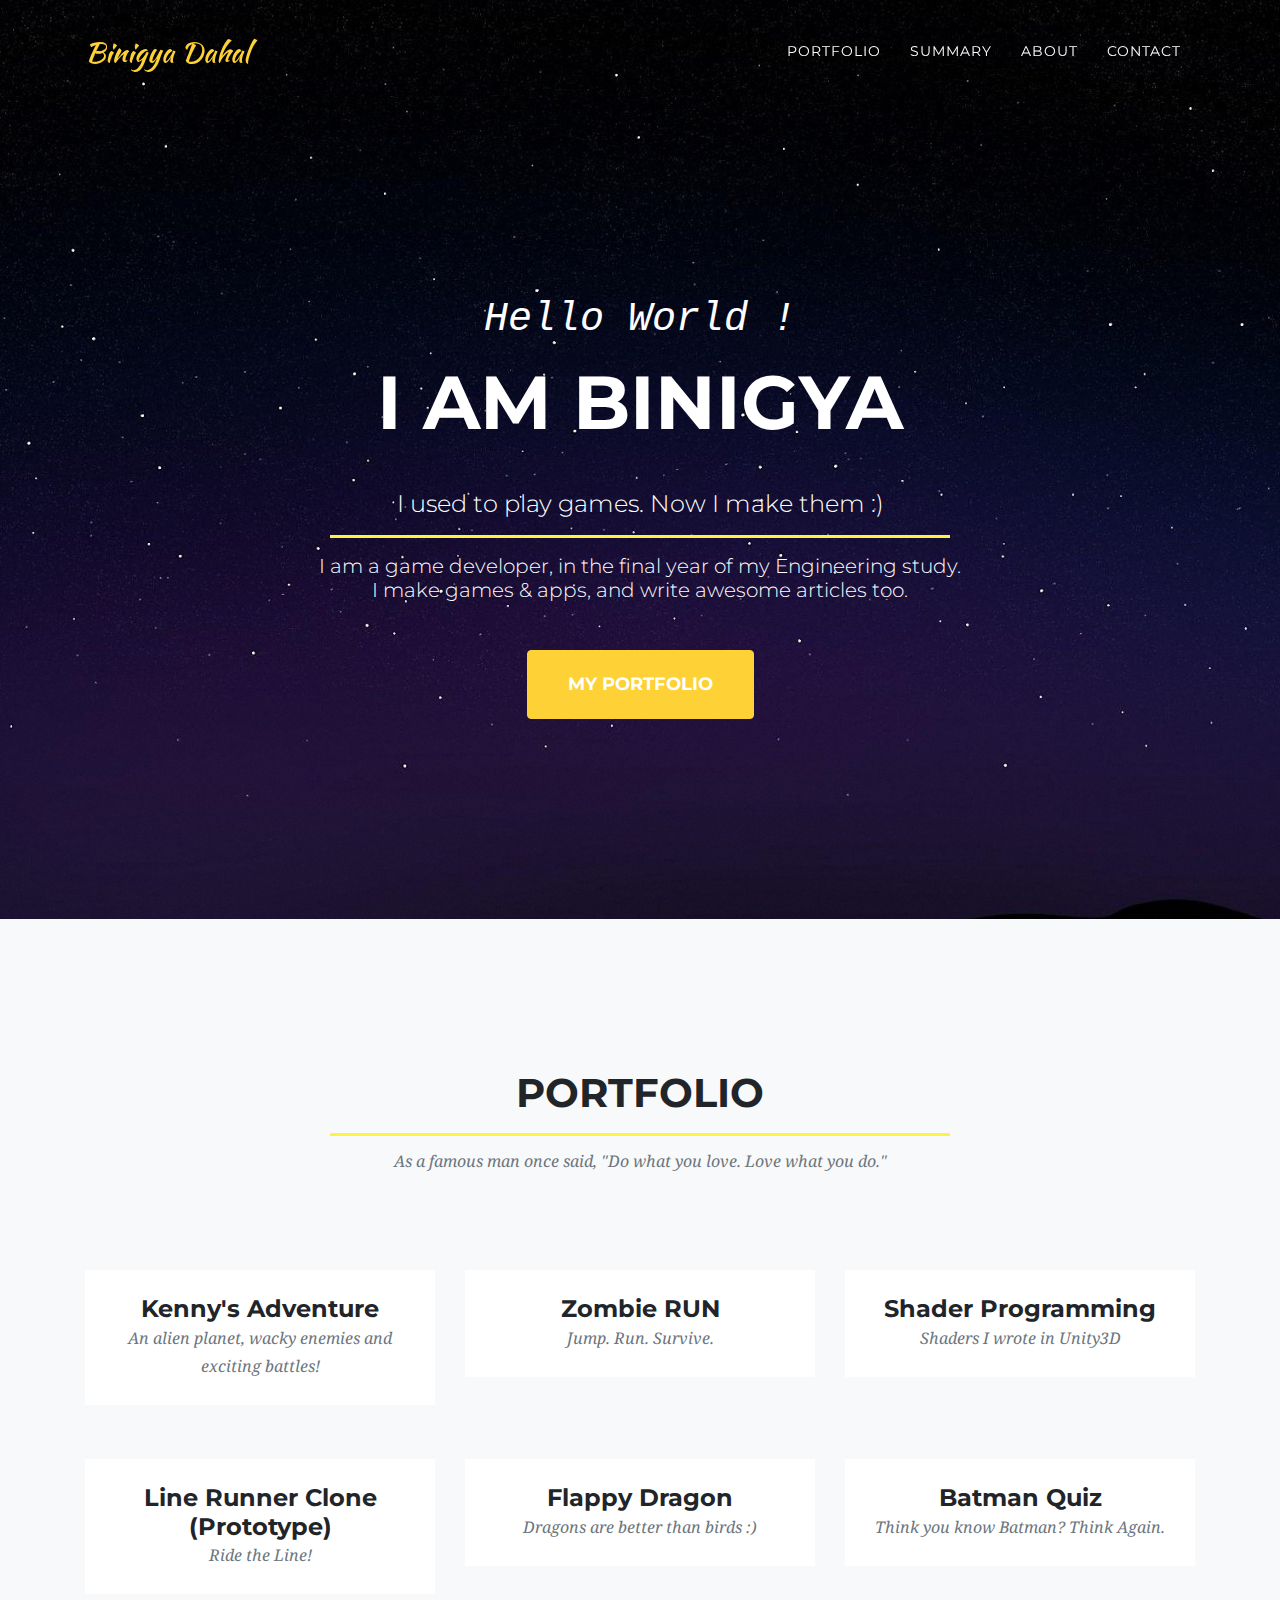
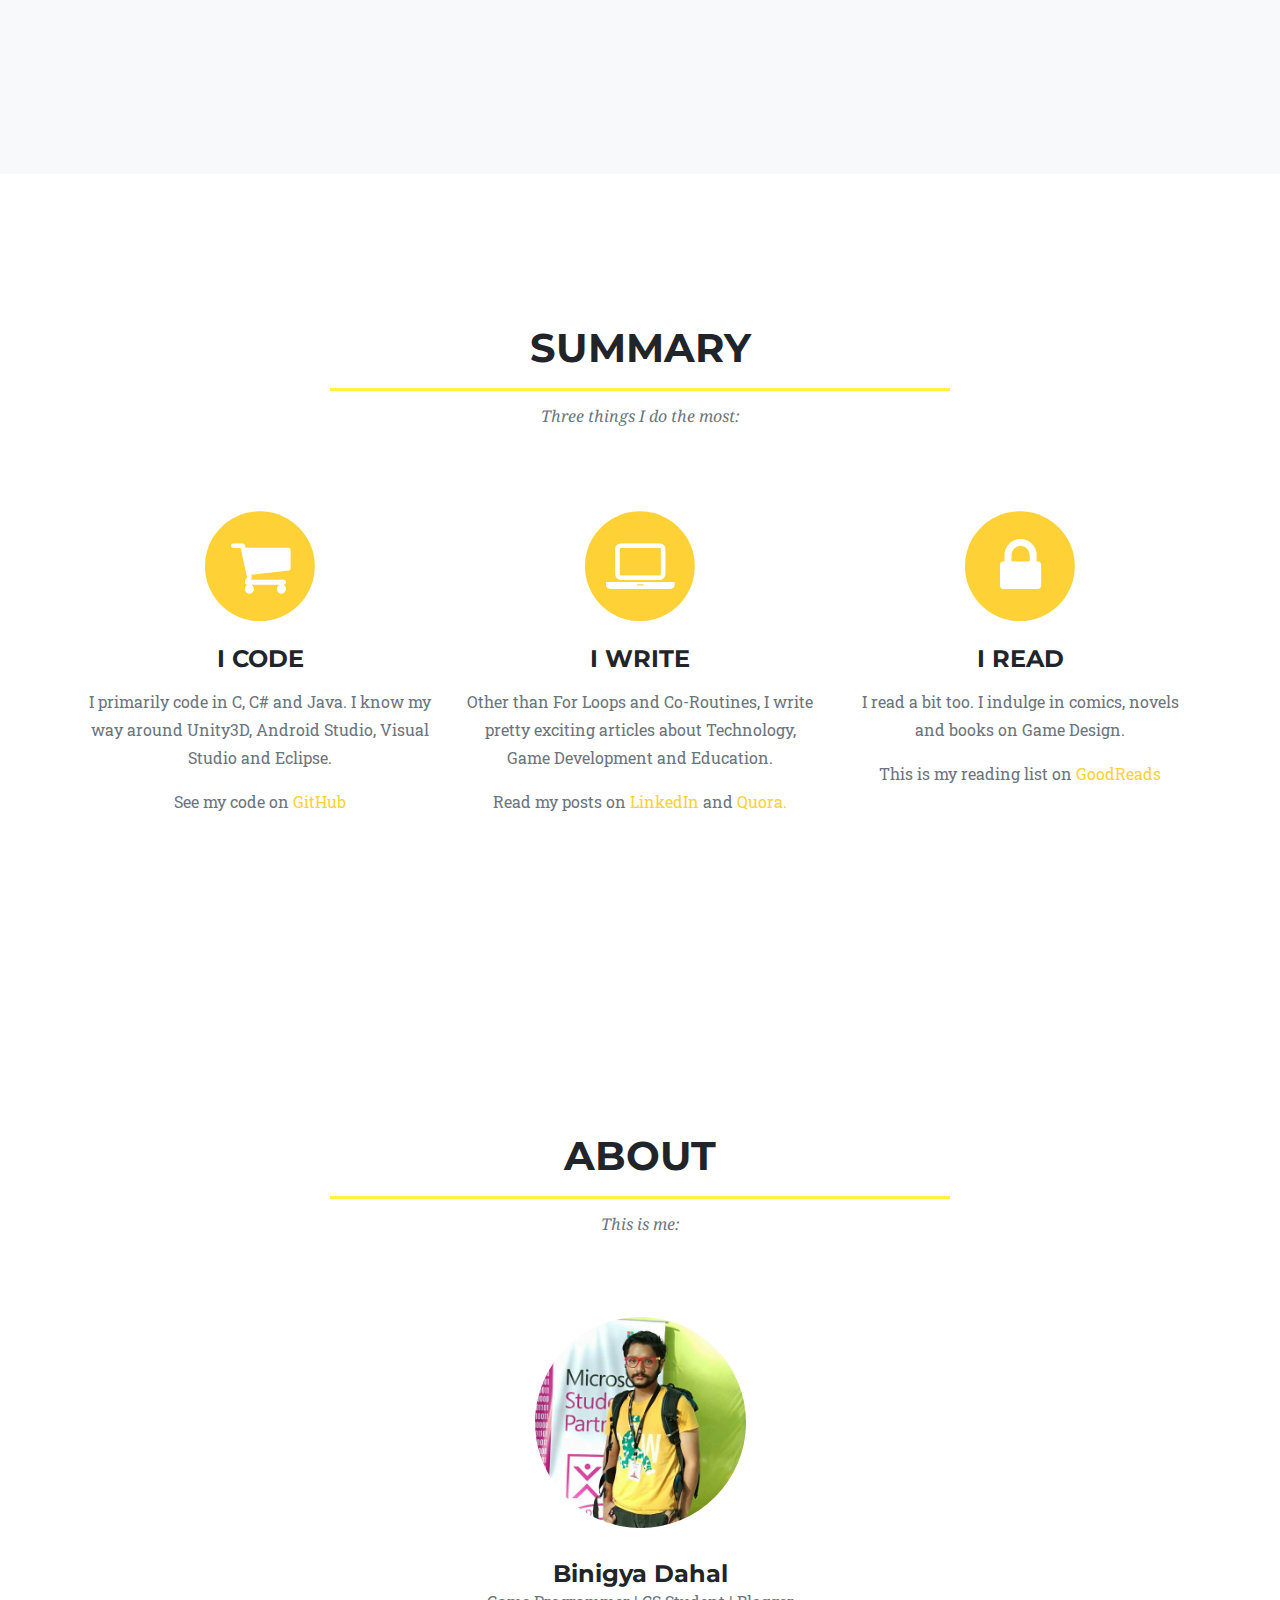
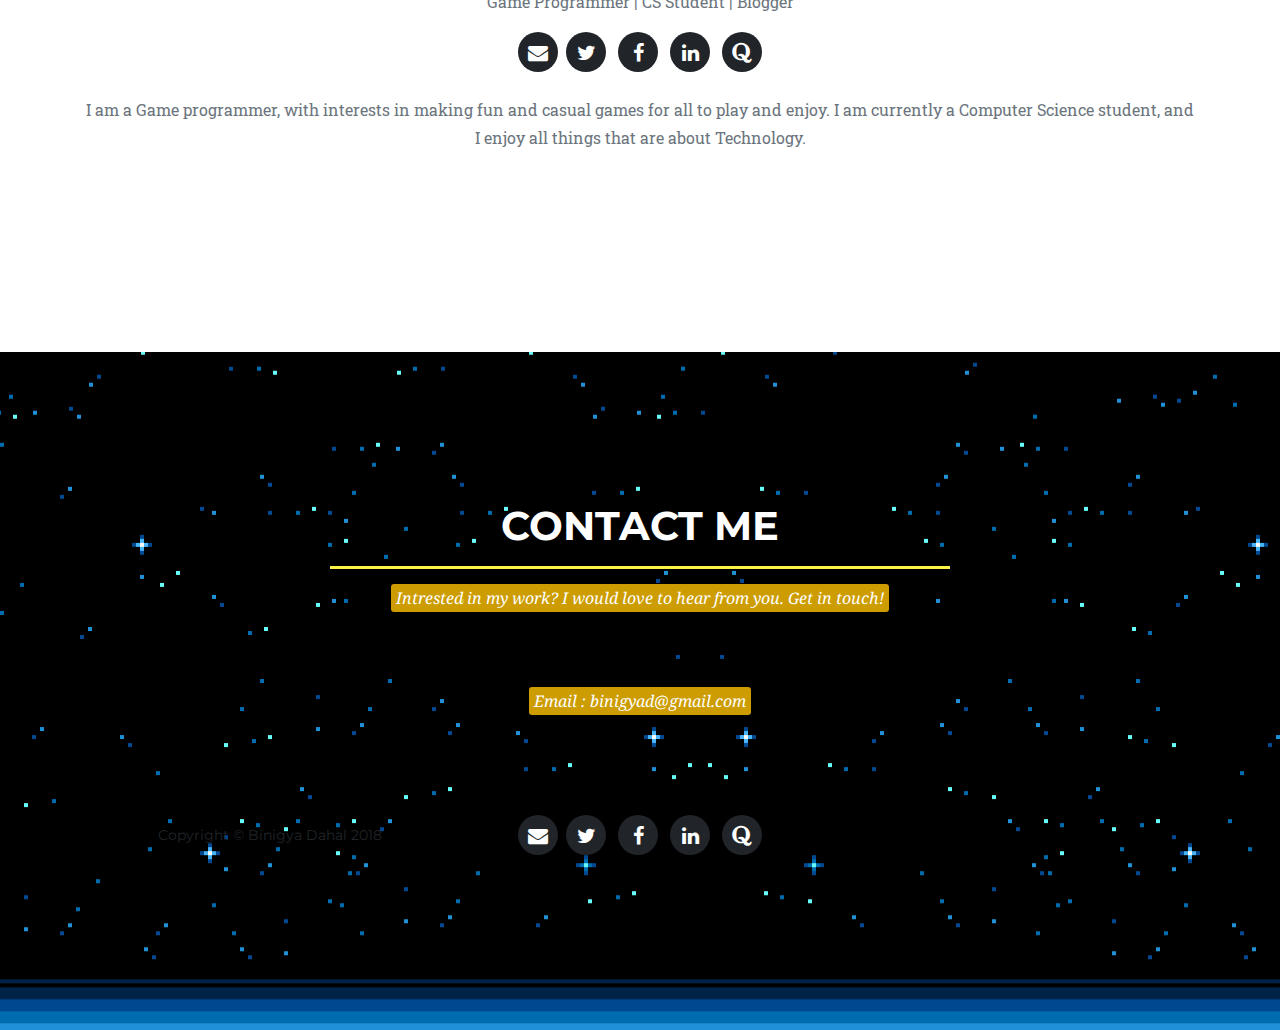
==== index.html @ 6f9cf048 "Update index.html" ====
<!DOCTYPE html>
<html lang="en">

  <head>

    <meta charset="utf-8">
    <meta name="viewport" content="width=device-width, initial-scale=1, shrink-to-fit=no">
    <meta name="description" content="">
    <meta name="author" content="">

    <title>Binigya Dahal</title>
	
	<style>
	
	.hr {
    max-width: 620px;
    border-color: #fff247;
    border-width: 3px;
	}
	.redtext
	{
		
		color: #f05f40;
	}
	
	.highlight
	{
	
	color:white;
	background: rgba(255, 195, 0, 0.8);
    padding: 3px 5px;
    margin: -3px -5px;
    line-height: 1.7;
    border-radius: 3px;
    
	
	}
	
	
	.transbg
	{
		background: rgba(237, 244, 245, 0.8);
	}
	
	</style>

    <!-- Bootstrap core CSS -->
    <link href="vendor/bootstrap/css/bootstrap.min.css" rel="stylesheet">

    <!-- Custom fonts for this template -->
    <link href="vendor/font-awesome/css/font-awesome.min.css" rel="stylesheet" type="text/css">
    <link href="https://fonts.googleapis.com/css?family=Montserrat:400,700" rel="stylesheet" type="text/css">
    <link href='https://fonts.googleapis.com/css?family=Kaushan+Script' rel='stylesheet' type='text/css'>
    <link href='https://fonts.googleapis.com/css?family=Droid+Serif:400,700,400italic,700italic' rel='stylesheet' type='text/css'>
    <link href='https://fonts.googleapis.com/css?family=Roboto+Slab:400,100,300,700' rel='stylesheet' type='text/css'>

    <!-- Custom styles for this template -->
    <link href="css/agency.min.css" rel="stylesheet">

  </head>

  <body id="page-top">

    <!-- Navigation -->
    <nav class="navbar navbar-expand-lg navbar-dark fixed-top" id="mainNav">
      <div class="container">
        <a class="navbar-brand js-scroll-trigger" href="#page-top">Binigya Dahal</a>
        <button class="navbar-toggler navbar-toggler-right" type="button" data-toggle="collapse" data-target="#navbarResponsive" aria-controls="navbarResponsive" aria-expanded="false" aria-label="Toggle navigation">
          Menu
          <i class="fa fa-bars"></i>
        </button>
        <div class="collapse navbar-collapse" id="navbarResponsive">
          <ul class="navbar-nav text-uppercase ml-auto">
            <li class="nav-item">
              <a class="nav-link js-scroll-trigger" href="#portfolio">Portfolio</a>
            </li>
            <li class="nav-item">
              <a class="nav-link js-scroll-trigger" href="#summary">Summary</a>
            </li>
            <li class="nav-item">
              <a class="nav-link js-scroll-trigger" href="#about">About</a>
            </li>
            
            <li class="nav-item">
              <a class="nav-link js-scroll-trigger" href="#contact">Contact</a>
            </li>
          </ul>
        </div>
      </div>
    </nav>

    <!-- Header -->
    <header class="masthead">
      <div class="container">
        <div class="intro-text">
          <div class="intro-lead-in" style="font-family:monospace;" >Hello World !</div>
          
		  <div class="intro-heading text-uppercase">I AM BINIGYA</div>
		        
				
				<h4 class="font-weight-light mb-0">I used to play games. Now I make them :)</h2>
				<hr class="hr">
				<h5 class="font-weight-light mb-0">I am a game developer, in the final year of my Engineering study.</h5>
				<h5 class="font-weight-light mb-0"> I make games & apps, and write awesome articles too.</h5>
					<br><br>
          <a class="btn btn-primary btn-xl text-uppercase js-scroll-trigger" href="#portfolio">My Portfolio</a>
        </div>
      </div>
    </header>
	
	<!-- Portfolio Grid -->
    <section class="bg-light" id="portfolio">
      <div class="container">
        <div class="row">
          <div class="col-lg-12 text-center">
            <h2 class="section-heading text-uppercase">Portfolio</h2>
            <hr class="hr">
			<h3 class="section-subheading text-muted">As a famous man once said, "Do what you love. Love what you do."</h3>
          
		  </div>
        </div>
        <div class="row">
          <div class="col-md-4 col-sm-6 portfolio-item">
            <a class="portfolio-link" data-toggle="modal" href="#portfolioModal1">
              <div class="portfolio-hover">
                <div class="portfolio-hover-content">
                  <i class="fa fa-plus fa-3x"></i>
                </div>
              </div>
              <img class="img-fluid" src="gamescreen/kenny.png" alt="">
            </a>
            <div class="portfolio-caption">
              <h4>Kenny's Adventure</h4>
              <p class="text-muted">An alien planet, wacky enemies and exciting battles! </p>
            </div>
          </div>
          <div class="col-md-4 col-sm-6 portfolio-item">
            <a class="portfolio-link" data-toggle="modal" href="#portfolioModal2">
              <div class="portfolio-hover">
                <div class="portfolio-hover-content">
                  <i class="fa fa-plus fa-3x"></i>
                </div>
              </div>
              <img class="img-fluid" src="gamescreen/zombie.png" alt="">
            </a>
            <div class="portfolio-caption">
              <h4>Zombie RUN</h4>
              <p class="text-muted">Jump. Run. Survive.</p>
            </div>
          </div>
          <div class="col-md-4 col-sm-6 portfolio-item">
            <a class="portfolio-link" data-toggle="modal" href="#portfolioModal3">
              <div class="portfolio-hover">
                <div class="portfolio-hover-content">
                  <i class="fa fa-plus fa-3x"></i>
                </div>
              </div>
              <img class="img-fluid" src="gamescreen/shader.png" alt="">
            </a>
            <div class="portfolio-caption">
              <h4>Shader Programming</h4>
              <p class="text-muted">Shaders I wrote in Unity3D</p>
            </div>
          </div>
          <div class="col-md-4 col-sm-6 portfolio-item">
            <a class="portfolio-link" data-toggle="modal" href="#portfolioModal4">
              <div class="portfolio-hover">
                <div class="portfolio-hover-content">
                  <i class="fa fa-plus fa-3x"></i>
                </div>
              </div>
              <img class="img-fluid" src="gamescreen/line.png" alt="">
            </a>
            <div class="portfolio-caption">
              <h4>Line Runner Clone (Prototype)</h4>
              <p class="text-muted">Ride the Line!</p>
            </div>
          </div>
          <div class="col-md-4 col-sm-6 portfolio-item">
            <a class="portfolio-link" data-toggle="modal" href="#portfolioModal5">
              <div class="portfolio-hover">
                <div class="portfolio-hover-content">
                  <i class="fa fa-plus fa-3x"></i>
                </div>
              </div>
              <img class="img-fluid" src="gamescreen/flappy.png" alt="">
            </a>
            <div class="portfolio-caption">
              <h4>Flappy Dragon</h4>
              <p class="text-muted">Dragons are better than birds :)</p>
            </div>
          </div>
          <div class="col-md-4 col-sm-6 portfolio-item">
            <a class="portfolio-link" data-toggle="modal" href="#portfolioModal6">
              <div class="portfolio-hover">
                <div class="portfolio-hover-content">
                  <i class="fa fa-plus fa-3x"></i>
                </div>
              </div>
              <img class="img-fluid" src="gamescreen/bats.png" alt="">
            </a>
            <div class="portfolio-caption">
              <h4>Batman Quiz</h4>
              <p class="text-muted">Think you know Batman? Think Again.</p>
            </div>
          </div>
        </div>
      </div>
    </section>


    <!-- summary -->
    <section id="summary">
      <div class="container">
        <div class="row">
          <div class="col-lg-12 text-center">
            <h2 class="section-heading text-uppercase">summary</h2>
			<hr class="hr">
            <h3 class="section-subheading text-muted">Three things I do the most:</h3>
          </div>
        </div>
        <div class="row text-center">
          <div class="col-md-4">
            <span class="fa-stack fa-4x">
              <i class="fa fa-circle fa-stack-2x text-primary"></i>
              <i class="fa fa-shopping-cart fa-stack-1x fa-inverse"></i>
            </span>
            <h4 class="service-heading">I CODE</h4>
            <p class="text-muted">I primarily code in C, C# and Java. I know my way around Unity3D, Android Studio, Visual Studio and Eclipse.</p>
			<p class="text-muted">See my code on <a href="#">GitHub</a></p>
          </div>
          <div class="col-md-4">
            <span class="fa-stack fa-4x">
              <i class="fa fa-circle fa-stack-2x text-primary"></i>
              <i class="fa fa-laptop fa-stack-1x fa-inverse"></i>
            </span>
            <h4 class="service-heading">I WRITE</h4>
            <p class="text-muted">Other than For Loops and Co-Routines, I write pretty exciting articles about Technology, Game Development and Education. </p>
			<p class="text-muted">Read my posts on <a target="#" href="https://www.linkedin.com/in/binigya-dahal-098798144/detail/recent-activity/posts/?lipi=urn%3Ali%3Apage%3Ad_flagship3_profile_view_base%3BFPVMb%2BfOQf6d0JRg5WZemg%3D%3D&licu=urn%3Ali%3Acontrol%3Ad_flagship3_profile_view_base-recent_activity_posts_all">LinkedIn</a> and <a target="#" href="https://www.quora.com/profile/Binigya-Dahal">Quora.</a></p>
		  </div>
          <div class="col-md-4">
            <span class="fa-stack fa-4x">
              <i class="fa fa-circle fa-stack-2x text-primary"></i>
              <i class="fa fa-lock fa-stack-1x fa-inverse"></i>
            </span>
            <h4 class="service-heading">I READ</h4>
            <p class="text-muted">I read a bit too. I indulge in comics, novels and books on Game Design.</p>
			<p class="text-muted">This is my reading list on <a target="#" href="https://www.goodreads.com/review/list/78376260">GoodReads</a></p>
          </div>
        </div>
      </div>
    </section>

    
    <!-- About -->
    <section id="about">
      <div class="container">
        <div class="row">
          <div class="col-lg-12 text-center">
            <h2 class="section-heading text-uppercase">About</h2>
			<hr class="hr">
            <h3 class="section-subheading text-muted">This is me:</h3>
             
            <div class="team-member">
              <img class="mx-auto rounded-circle" src="pic.jpg" alt="">
              <h4>Binigya Dahal</h4>
              <p class="text-muted">Game Programmer | CS Student | Blogger</p>
              <ul class="list-inline social-buttons">
                <li class="list-inline-item">
                  <a href="mailto:binigyad@gmail.com" target="_blank">
                    <i class="fa fa-envelope"></i>
                  </a>
				<li class="list-inline-item">
                  <a href="https://twitter.com/dbinigya" target="_blank">
                    <i class="fa fa-twitter"></i>
                  </a>
                </li>
                <li class="list-inline-item">
                  <a href="https://www.facebook.com/binigya.dahal" target="_blank">
                    <i class="fa fa-facebook"></i>
                  </a>
                </li>
                <li class="list-inline-item">
                  <a href="https://www.linkedin.com/in/binigya-dahal-098798144/" target="_blank">
                    <i class="fa fa-linkedin"></i>
                  </a>
                </li>
				<li class="list-inline-item">
                  <a href="https://www.quora.com/profile/Binigya-Dahal" target="_blank">
                    <i class="fa fa-quora"></i>
                  </a>
                </li>
              </ul>
			  <br>
		<p class="text-muted">I am a Game programmer, with interests in making fun and casual games for all to play and enjoy. I am currently a Computer Science student, and I enjoy all things that are about Technology.</p>
            </div>
          
          </div>
        </div>
      </div>
    </section>

     <!-- Contact -->
    <section id="contact">
      <div class="container">
        <div class="row">
          <div class="col-lg-12 text-center">
            <h2 class="section-heading text-uppercase">Contact Me</h2>
			<hr class="hr">
            <h3 class="section-subheading text-muted" ><span class="highlight">Intrested in my work? I would love to hear from you. Get in touch!</span></h3>
			<h3 class="section-subheading text-muted" ><span class="highlight">Email : binigyad@gmail.com</span></h3>
          </div>
        </div>
		<!-- Footer -->
    <footer>
      <div class="container">
        <div class="row">
          <div class="col-md-4">
            <span class="copyright">Copyright &copy; Binigya Dahal 2018</span>
          </div>
          <div class="col-md-4">
            <ul class="list-inline social-buttons">
              <li class="list-inline-item">
                  <a href="mailto:binigyad@gmail.com" target="_blank">
                    <i class="fa fa-envelope"></i>
                  </a>
				<li class="list-inline-item">
                  <a href="https://twitter.com/dbinigya" target="_blank">
                    <i class="fa fa-twitter"></i>
                  </a>
                </li>
                <li class="list-inline-item">
                  <a href="https://www.facebook.com/binigya.dahal" target="_blank">
                    <i class="fa fa-facebook"></i>
                  </a>
                </li>
                <li class="list-inline-item">
                  <a href="https://www.linkedin.com/in/binigya-dahal-098798144/" target="_blank">
                    <i class="fa fa-linkedin"></i>
                  </a>
                </li>
				<li class="list-inline-item">
                  <a href="https://www.quora.com/profile/Binigya-Dahal" target="_blank">
                    <i class="fa fa-quora"></i>
                  </a>
                </li>
            </ul>
          </div>
        </div>
      </div>
    </footer>

   
        
    </section>

     <!-- Portfolio Modals -->

    <!-- Modal 1 -->
    <div class="portfolio-modal modal fade" id="portfolioModal1" tabindex="-1" role="dialog" aria-hidden="true">
      <div class="modal-dialog">
        <div class="modal-content">
          <div class="close-modal" data-dismiss="modal">
            <div class="lr">
              <div class="rl"></div>
            </div>
          </div>
          <div class="container">
            <div class="row">
              <div class="col-lg-8 mx-auto">
                <div class="modal-body">
                  <!-- Project Details Go Here -->
                  <h3 class="text-uppercase">Kenny's Adventure</h3>
                  <p class="item-intro text-muted">A 2D adventure platformer, with multiple enemies, 5 levels and boss battle.</p>
                  <img class="img-fluid d-block mx-auto" src="gamescreen/kenny.png" alt="">
                  <p>Kenny's Adventure is a 2D platformer game inspired by Mario, with multiple enemeies and different environments.</p>
				  <h2>Features:</h2>
                  <ul class="list-inline">
                    <li> &#9830; Multiple Levels and Multiple Enemies</li>
                    <li> &#9830; Checkpoints and Scoring System</li>
                    <li> &#9830; Boss battle and different obstacles</li>
					<li> &#9830; Available on Mobile, Web and PC.</li>
                  </ul>
				  
				  <p>NOTE: Please play this game in browser with <b>WebGL, like FireFox</b></p>
				  
					<a href="https://github.com/gamer-dev/Kennys_Adventure" target="#">
					<button class="btn btn-info"  type="button">
                    <i class="fa fa-github"></i>
                    SOURCE CODE
					</button>
					</a>
					
					<a href="http://kennygame.ga" target="_blank">
					<button class="btn btn-success" type="button">
                    <i class="fa fa-gamepad"></i>
                    PLAY NOW !</button>
					</a>
				<br><br>
					 <button class="btn btn-danger" data-dismiss="modal" type="button">
                    <i class="fa fa-times"></i>
                    Close Project</button>
                </div>
              </div>
            </div>
          </div>
        </div>
      </div>
    </div>

    <!-- Modal 2 -->
    <div class="portfolio-modal modal fade" id="portfolioModal2" tabindex="-1" role="dialog" aria-hidden="true">
      <div class="modal-dialog">
        <div class="modal-content">
          <div class="close-modal" data-dismiss="modal">
            <div class="lr">
              <div class="rl"></div>
            </div>
          </div>
          <div class="container">
            <div class="row">
              <div class="col-lg-8 mx-auto">
                <div class="modal-body">
                  <!-- Project Details Go Here -->
                  <h3 class="text-uppercase">Zombie RUN</h3>
                  <p class="item-intro text-muted">An Endless 2D Runner, full of Zombies and stuff!</p>
                  <img class="img-fluid d-block mx-auto" src="gamescreen/zombie.png" alt="">
                  <p>Zombie Run is an endless runner with a fast-paced environment where you have to escape! </p>
				  <h2>Features:</h2>
                  <ul class="list-inline">
                    <li> &#9830; Implementation of Robust Object Pooling</li>
                    <li> &#9830; High Score saving using PlayerPrefs</li>
                    <li> &#9830; Simple 2D Procedural Graphics generation</li>
					<li> &#9830; Minimalistic Dialouge System</li>
                  </ul>
				  
				  <p>NOTE: Please play this game in browser with <b>WebGL, like FireFox</b></p>
				  
					<a href="https://github.com/gamer-dev/The-Zombie-RUN" target="#">
					<button class="btn btn-info" type="button">
                    <i class="fa fa-github"></i>
                    SOURCE CODE</button>
					</a>
					
					<a href="ZombieRun/index.html" target="#">
					<button class="btn btn-success" type="button" onclick="location.href = 'ZombieRun/index.html';">
                    <i class="fa fa-gamepad"></i>
					
                    PLAY NOW !</button>
					</a>
					
				<br><br>
					 <button class="btn btn-danger" data-dismiss="modal" type="button">
                    <i class="fa fa-times"></i>
                    Close Project</button>
                </div>
              </div>
            </div>
          </div>
        </div>
      </div>
    </div>

    <!-- Modal 3 -->
    <div class="portfolio-modal modal fade" id="portfolioModal3" tabindex="-1" role="dialog" aria-hidden="true">
      <div class="modal-dialog">
        <div class="modal-content">
          <div class="close-modal" data-dismiss="modal">
            <div class="lr">
              <div class="rl"></div>
            </div>
          </div>
          <div class="container">
            <div class="row">
              <div class="col-lg-8 mx-auto">
                <div class="modal-body">
                  <!-- Project Details Go Here -->
                  <h3 class="text-uppercase">Shaders in Unity</h3>
                  <p class="item-intro text-muted">A variety of shaders written in High Level Shader Language.</p>
                  <img class="img-fluid d-block mx-auto" src="gamescreen/shader.png" alt="">
                  <p>Shader scripts for some cool graphical effects, like Holograms, Rim Shading and much more!</p>
				  <h2>Features:</h2>
                  <ul class="list-inline">
                    <li> &#9830; Hologram Shader</li>
                    <li> &#9830; Toon Shader using custom Lighting model</li>
                    <li> &#9830; Rim Lighting effect</li>
					<li> &#9830; ..And more !</li>
                  </ul>
				  
					<a href="https://github.com/gamer-dev/Shaders-in-Unity3D" target="">
					<button class="btn btn-info" type="button">
                    <i class="fa fa-github"></i>
                    SOURCE CODE</button>
					</a>
					
					 <button class="btn btn-danger" data-dismiss="modal" type="button">
                    <i class="fa fa-times"></i>
                    Close Project</button>
                </div>
              </div>
            </div>
          </div>
        </div>
      </div>
    </div>

    <!-- Modal 4 -->
    <div class="portfolio-modal modal fade" id="portfolioModal4" tabindex="-1" role="dialog" aria-hidden="true">
      <div class="modal-dialog">
        <div class="modal-content">
          <div class="close-modal" data-dismiss="modal">
            <div class="lr">
              <div class="rl"></div>
            </div>
          </div>
          <div class="container">
            <div class="row">
              <div class="col-lg-8 mx-auto">
                <div class="modal-body">
                  <!-- Project Details Go Here -->
                  <h3 class="text-uppercase">Line Runner CLONE -- Prototype</h3>
                  <p class="item-intro text-muted">My Take on the famous Line Runner game.</p>
                  <img class="img-fluid d-block mx-auto" src="gamescreen/line.png" alt="">
                  <p>My Implementation of a simple Line Runner, with different lines and Camera movement.</p>
				  <h2>Features:</h2>
                  <ul class="list-inline">
                    <li> &#9830; Camera manipulation using Input Keys</li>
                    <li> &#9830; Implementation of Simple 2D physics for different Lines</li>
                    <li> &#9830; Minimalistic UI</li>
                  </ul>
				  
				  <p>NOTE: Please play this game in browser with <b>WebGL, like FireFox</b></p>
				  
					<a href="https://github.com/gamer-dev/Line-Rider-Clone" target="_blank">
					<button class="btn btn-info" type="button">
                    <i class="fa fa-github"></i>
                    SOURCE CODE</button>
					</a>
					
					<a href="LineRider/index.html" target="_blank">
					<button class="btn btn-success" type="button">
                    <i class="fa fa-gamepad"></i>
                    PLAY NOW !</button>
					</a>
					
				<br><br>
					 <button class="btn btn-danger" data-dismiss="modal" type="button">
                    <i class="fa fa-times"></i>
                    Close Project</button>
                </div>
              </div>
            </div>
          </div>
        </div>
      </div>
    </div>

    <!-- Modal 5 -->
    <div class="portfolio-modal modal fade" id="portfolioModal5" tabindex="-1" role="dialog" aria-hidden="true">
      <div class="modal-dialog">
        <div class="modal-content">
          <div class="close-modal" data-dismiss="modal">
            <div class="lr">
              <div class="rl"></div>
            </div>
          </div>
          <div class="container">
            <div class="row">
              <div class="col-lg-8 mx-auto">
                <div class="modal-body">
                  <!-- Project Details Go Here -->
                  <h2 class="text-uppercase">Flappy Dragon</h2>
                  <p class="item-intro text-muted">Flap your way as an awesome Dragon!</p>
                  <img class="img-fluid d-block mx-auto" src="gamescreen/flappy1.png" alt="">
                  <p>My version of the famous flappy bird game.</p>
				  <h2>Features:</h2>
                  <ul class="list-inline">
                    <li> &#9830; RainMaker asset package integration</li>
                    <li> &#9830; Scoring System</li>
                    <li> &#9830; Endless Flapping!</li>
                  </ul>
				  
				  <p>NOTE: Please play this game on an <b>Android phone.</b></p>
				  
   				    <a href="https://github.com/gamer-dev/Flappy-Dragon" target="_blank">
					<button class="btn btn-info" type="button">
                    <i class="fa fa-github"></i>
                    SOURCE CODE</button>
					</a>
					
					<a href="flappy.apk" target="_blank">
					<button class="btn btn-success"  type="button">
                    <i class="fa fa-gamepad"></i>
                    DOWNLOAD APK !</button>
					</a>
					
                  <br><br>
					 <button class="btn btn-danger" data-dismiss="modal" type="button">
                    <i class="fa fa-times"></i>
                    Close Project</button>
                </div>
              </div>
            </div>
          </div>
        </div>
      </div>
    </div>

    <!-- Modal 6 -->
    <div class="portfolio-modal modal fade" id="portfolioModal6" tabindex="-1" role="dialog" aria-hidden="true">
      <div class="modal-dialog">
        <div class="modal-content">
          <div class="close-modal" data-dismiss="modal">
            <div class="lr">
              <div class="rl"></div>
            </div>
          </div>
          <div class="container">
            <div class="row">
              <div class="col-lg-8 mx-auto">
                <div class="modal-body">
                  <!-- Project Details Go Here -->
                  <h3 class="text-uppercase">Batman Quiz</h3>
                  <p class="item-intro text-muted">How much do you know about Batman? Find out.</p>
                  <img class="img-fluid d-block mx-auto" src="gamescreen/bats.png" alt="">
                  <p>A cool quiz made in Unity3D with UI Animations and Scoring system.</p>
				  <h2>Features:</h2>
                  <ul class="list-inline">
                    <li> &#9830; MaterialUI asset package integration</li>
                    <li> &#9830; Scoring System for Right and Wrong Answers</li>
                    <li> &#9830; Simple UI Animations</li>
					<li> &#9830; A cool <del>Bug</del> Feature for unlimited Score! :)</li>
                  </ul>
				  
				  <p>NOTE: Please play this game in browser with <b>WebGL, like FireFox</b></p>
				  
   				    <a href="https://github.com/gamer-dev/Batman-Quiz.git" target="_blank">
					<button class="btn btn-info" type="button">
                    <i class="fa fa-github"></i>
                    SOURCE CODE</button>
					</a>
					
					<a href="BatmanQuiz/index.html" target="_blank">
					<button class="btn btn-success"  type="button">
                    <i class="fa fa-gamepad"></i>
                    PLAY NOW !</button>
					</a>
					
				<br><br>
					 <button class="btn btn-danger" data-dismiss="modal" type="button">
                    <i class="fa fa-times"></i>
                    Close Project</button>
                </div>
              </div>
            </div>
          </div>
        </div>
      </div>
    </div>

    <!-- Bootstrap core JavaScript -->
    <script src="vendor/jquery/jquery.min.js"></script>
    <script src="vendor/bootstrap/js/bootstrap.bundle.min.js"></script>

    <!-- Plugin JavaScript -->
    <script src="vendor/jquery-easing/jquery.easing.min.js"></script>

    <!-- Contact form JavaScript -->
    <script src="js/jqBootstrapValidation.js"></script>
    <script src="js/contact_me.js"></script>

    <!-- Custom scripts for this template -->
    <script src="js/agency.min.js"></script>

  </body>

</html>
---- css/agency.min.css ----
body{overflow-x:hidden;font-family:'Roboto Slab','Helvetica Neue',Helvetica,Arial,sans-serif}p{line-height:1.75}a{color:#fed136}a:hover{color:#fec503}.text-primary{color:#fed136!important}h1,h2,h3,h4,h5,h6{font-weight:700;font-family:Montserrat,'Helvetica Neue',Helvetica,Arial,sans-serif}section{padding:100px 0}section h2.section-heading{font-size:40px;margin-top:0;margin-bottom:15px}section h3.section-subheading{font-size:16px;font-weight:400;font-style:italic;margin-bottom:75px;text-transform:none;font-family:'Droid Serif','Helvetica Neue',Helvetica,Arial,sans-serif}@media (min-width:768px){section{padding:150px 0}}.btn{font-family:Montserrat,'Helvetica Neue',Helvetica,Arial,sans-serif;font-weight:700}.btn-xl{font-size:18px;padding:20px 40px}.btn-primary{background-color:#fed136;border-color:#fed136}.btn-primary:active,.btn-primary:focus,.btn-primary:hover{background-color:#fec810!important;border-color:#fec810!important;color:#fff}.btn-primary:active,.btn-primary:focus{box-shadow:0 0 0 .2rem rgba(254,209,55,.5)!important}::-moz-selection{background:#fed136;text-shadow:none}::selection{background:#fed136;text-shadow:none}img::selection{background:0 0}img::-moz-selection{background:0 0}#mainNav{background-color:#212529}#mainNav .navbar-toggler{font-size:12px;right:0;padding:13px;text-transform:uppercase;color:#fff;border:0;background-color:#fed136;font-family:Montserrat,'Helvetica Neue',Helvetica,Arial,sans-serif}#mainNav .navbar-brand{color:#fed136;font-family:'Kaushan Script','Helvetica Neue',Helvetica,Arial,cursive}#mainNav .navbar-brand.active,#mainNav .navbar-brand:active,#mainNav .navbar-brand:focus,#mainNav .navbar-brand:hover{color:#fec503}#mainNav .navbar-nav .nav-item .nav-link{font-size:90%;font-weight:400;padding:.75em 0;letter-spacing:1px;color:#fff;font-family:Montserrat,'Helvetica Neue',Helvetica,Arial,sans-serif}#mainNav .navbar-nav .nav-item .nav-link.active,#mainNav .navbar-nav .nav-item .nav-link:hover{color:#fed136}@media (min-width:992px){#mainNav{padding-top:25px;padding-bottom:25px;-webkit-transition:padding-top .3s,padding-bottom .3s;-moz-transition:padding-top .3s,padding-bottom .3s;transition:padding-top .3s,padding-bottom .3s;border:none;background-color:transparent}#mainNav .navbar-brand{font-size:1.75em;-webkit-transition:all .3s;-moz-transition:all .3s;transition:all .3s}#mainNav .navbar-nav .nav-item .nav-link{padding:1.1em 1em!important}#mainNav.navbar-shrink{padding-top:0;padding-bottom:0;background-color:#212529}#mainNav.navbar-shrink .navbar-brand{font-size:1.25em;padding:12px 0}}header.masthead{text-align:center;color:#fff;background-image:url(../img/header-bg.jpg);background-repeat:no-repeat;background-attachment:scroll;background-position:center center;-webkit-background-size:cover;-moz-background-size:cover;-o-background-size:cover;background-size:cover}header.masthead .intro-text{padding-top:150px;padding-bottom:100px}header.masthead .intro-text .intro-lead-in{font-size:22px;font-style:italic;line-height:22px;margin-bottom:25px;font-family:'Droid Serif','Helvetica Neue',Helvetica,Arial,sans-serif}header.masthead .intro-text .intro-heading{font-size:50px;font-weight:700;line-height:50px;margin-bottom:25px;font-family:Montserrat,'Helvetica Neue',Helvetica,Arial,sans-serif}@media (min-width:768px){header.masthead .intro-text{padding-top:300px;padding-bottom:200px}header.masthead .intro-text .intro-lead-in{font-size:40px;font-style:italic;line-height:40px;margin-bottom:25px;font-family:'Droid Serif','Helvetica Neue',Helvetica,Arial,sans-serif}header.masthead .intro-text .intro-heading{font-size:75px;font-weight:700;line-height:75px;margin-bottom:50px;font-family:Montserrat,'Helvetica Neue',Helvetica,Arial,sans-serif}}.service-heading{margin:15px 0;text-transform:none}#portfolio .portfolio-item{right:0;margin:0 0 15px}#portfolio .portfolio-item .portfolio-link{position:relative;display:block;max-width:400px;margin:0 auto;cursor:pointer}#portfolio .portfolio-item .portfolio-link .portfolio-hover{position:absolute;width:100%;height:100%;-webkit-transition:all ease .5s;-moz-transition:all ease .5s;transition:all ease .5s;opacity:0;background:rgba(254,209,54,.9)}#portfolio .portfolio-item .portfolio-link .portfolio-hover:hover{opacity:1}#portfolio .portfolio-item .portfolio-link .portfolio-hover .portfolio-hover-content{font-size:20px;position:absolute;top:50%;width:100%;height:20px;margin-top:-12px;text-align:center;color:#fff}#portfolio .portfolio-item .portfolio-link .portfolio-hover .portfolio-hover-content i{margin-top:-12px}#portfolio .portfolio-item .portfolio-link .portfolio-hover .portfolio-hover-content h3,#portfolio .portfolio-item .portfolio-link .portfolio-hover .portfolio-hover-content h4{margin:0}#portfolio .portfolio-item .portfolio-caption{max-width:400px;margin:0 auto;padding:25px;text-align:center;background-color:#fff}#portfolio .portfolio-item .portfolio-caption h4{margin:0;text-transform:none}#portfolio .portfolio-item .portfolio-caption p{font-size:16px;font-style:italic;margin:0;font-family:'Droid Serif','Helvetica Neue',Helvetica,Arial,sans-serif}#portfolio *{z-index:2}@media (min-width:767px){#portfolio .portfolio-item{margin:0 0 30px}}.portfolio-modal{padding-right:0!important}.portfolio-modal .modal-dialog{margin:1rem;max-width:100vw}.portfolio-modal .modal-content{padding:100px 0;text-align:center}.portfolio-modal .modal-content h2{font-size:3em;margin-bottom:15px}.portfolio-modal .modal-content p{margin-bottom:30px}.portfolio-modal .modal-content p.item-intro{font-size:16px;font-style:italic;margin:20px 0 30px;font-family:'Droid Serif','Helvetica Neue',Helvetica,Arial,sans-serif}.portfolio-modal .modal-content ul.list-inline{margin-top:0;margin-bottom:30px}.portfolio-modal .modal-content img{margin-bottom:30px}.portfolio-modal .modal-content button{cursor:pointer}.portfolio-modal .close-modal{position:absolute;top:25px;right:25px;width:75px;height:75px;cursor:pointer;background-color:transparent}.portfolio-modal .close-modal:hover{opacity:.3}.portfolio-modal .close-modal .lr{z-index:1051;width:1px;height:75px;margin-left:35px;-webkit-transform:rotate(45deg);-ms-transform:rotate(45deg);transform:rotate(45deg);background-color:#212529}.portfolio-modal .close-modal .lr .rl{z-index:1052;width:1px;height:75px;-webkit-transform:rotate(90deg);-ms-transform:rotate(90deg);transform:rotate(90deg);background-color:#212529}.timeline{position:relative;padding:0;list-style:none}.timeline:before{position:absolute;top:0;bottom:0;left:40px;width:2px;margin-left:-1.5px;content:'';background-color:#e9ecef}.timeline>li{position:relative;min-height:50px;margin-bottom:50px}.timeline>li:after,.timeline>li:before{display:table;content:' '}.timeline>li:after{clear:both}.timeline>li .timeline-panel{position:relative;float:right;width:100%;padding:0 20px 0 100px;text-align:left}.timeline>li .timeline-panel:before{right:auto;left:-15px;border-right-width:15px;border-left-width:0}.timeline>li .timeline-panel:after{right:auto;left:-14px;border-right-width:14px;border-left-width:0}.timeline>li .timeline-image{position:absolute;z-index:100;left:0;width:80px;height:80px;margin-left:0;text-align:center;color:#fff;border:7px solid #e9ecef;border-radius:100%;background-color:#fed136}.timeline>li .timeline-image h4{font-size:10px;line-height:14px;margin-top:12px}.timeline>li.timeline-inverted>.timeline-panel{float:right;padding:0 20px 0 100px;text-align:left}.timeline>li.timeline-inverted>.timeline-panel:before{right:auto;left:-15px;border-right-width:15px;border-left-width:0}.timeline>li.timeline-inverted>.timeline-panel:after{right:auto;left:-14px;border-right-width:14px;border-left-width:0}.timeline>li:last-child{margin-bottom:0}.timeline .timeline-heading h4{margin-top:0;color:inherit}.timeline .timeline-heading h4.subheading{text-transform:none}.timeline .timeline-body>p,.timeline .timeline-body>ul{margin-bottom:0}@media (min-width:768px){.timeline:before{left:50%}.timeline>li{min-height:100px;margin-bottom:100px}.timeline>li .timeline-panel{float:left;width:41%;padding:0 20px 20px 30px;text-align:right}.timeline>li .timeline-image{left:50%;width:100px;height:100px;margin-left:-50px}.timeline>li .timeline-image h4{font-size:13px;line-height:18px;margin-top:16px}.timeline>li.timeline-inverted>.timeline-panel{float:right;padding:0 30px 20px 20px;text-align:left}}@media (min-width:992px){.timeline>li{min-height:150px}.timeline>li .timeline-panel{padding:0 20px 20px}.timeline>li .timeline-image{width:150px;height:150px;margin-left:-75px}.timeline>li .timeline-image h4{font-size:18px;line-height:26px;margin-top:30px}.timeline>li.timeline-inverted>.timeline-panel{padding:0 20px 20px}}@media (min-width:1200px){.timeline>li{min-height:170px}.timeline>li .timeline-panel{padding:0 20px 20px 100px}.timeline>li .timeline-image{width:170px;height:170px;margin-left:-85px}.timeline>li .timeline-image h4{margin-top:40px}.timeline>li.timeline-inverted>.timeline-panel{padding:0 100px 20px 20px}}.team-member{margin-bottom:50px;text-align:center}.team-member img{width:225px;height:225px;border:7px solid #fff}.team-member h4{margin-top:25px;margin-bottom:0;text-transform:none}.team-member p{margin-top:0}section#contact{background-color:#212529;background-image:url(../img/map-image.png);background-repeat:no-repeat;background-position:center}section#contact .section-heading{color:#fff}section#contact .form-group{margin-bottom:25px}section#contact .form-group input,section#contact .form-group textarea{padding:20px}section#contact .form-group input.form-control{height:auto}section#contact .form-group textarea.form-control{height:248px}section#contact .form-control:focus{border-color:#fed136;box-shadow:none}section#contact ::-webkit-input-placeholder{font-weight:700;color:#ced4da;font-family:Montserrat,'Helvetica Neue',Helvetica,Arial,sans-serif}section#contact :-moz-placeholder{font-weight:700;color:#ced4da;font-family:Montserrat,'Helvetica Neue',Helvetica,Arial,sans-serif}section#contact ::-moz-placeholder{font-weight:700;color:#ced4da;font-family:Montserrat,'Helvetica Neue',Helvetica,Arial,sans-serif}section#contact :-ms-input-placeholder{font-weight:700;color:#ced4da;font-family:Montserrat,'Helvetica Neue',Helvetica,Arial,sans-serif}footer{padding:25px 0;text-align:center}footer span.copyright{font-size:90%;line-height:40px;text-transform:none;font-family:Montserrat,'Helvetica Neue',Helvetica,Arial,sans-serif}footer ul.quicklinks{font-size:90%;line-height:40px;margin-bottom:0;text-transform:none;font-family:Montserrat,'Helvetica Neue',Helvetica,Arial,sans-serif}ul.social-buttons{margin-bottom:0}ul.social-buttons li a{font-size:20px;line-height:40px;display:block;width:40px;height:40px;-webkit-transition:all .3s;-moz-transition:all .3s;transition:all .3s;color:#fff;border-radius:100%;outline:0;background-color:#212529}ul.social-buttons li a:active,ul.social-buttons li a:focus,ul.social-buttons li a:hover{background-color:#fed136}
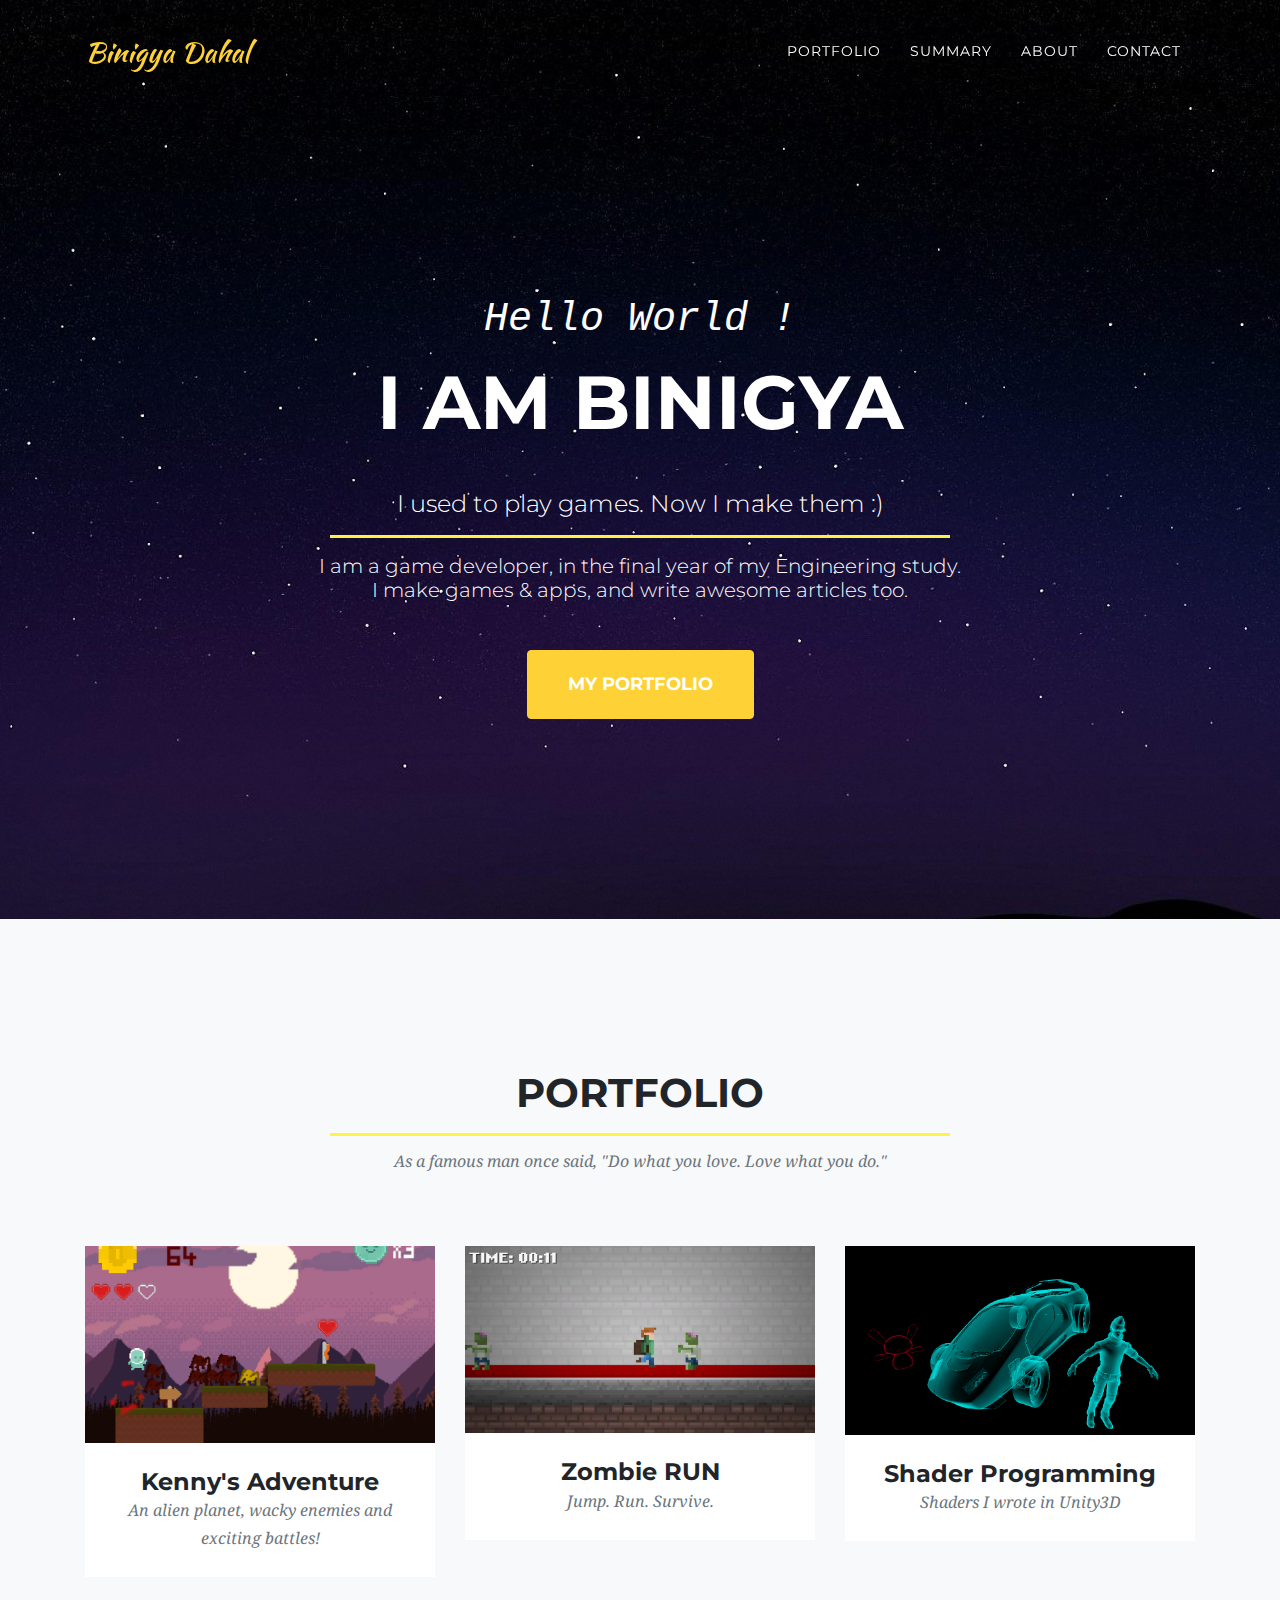
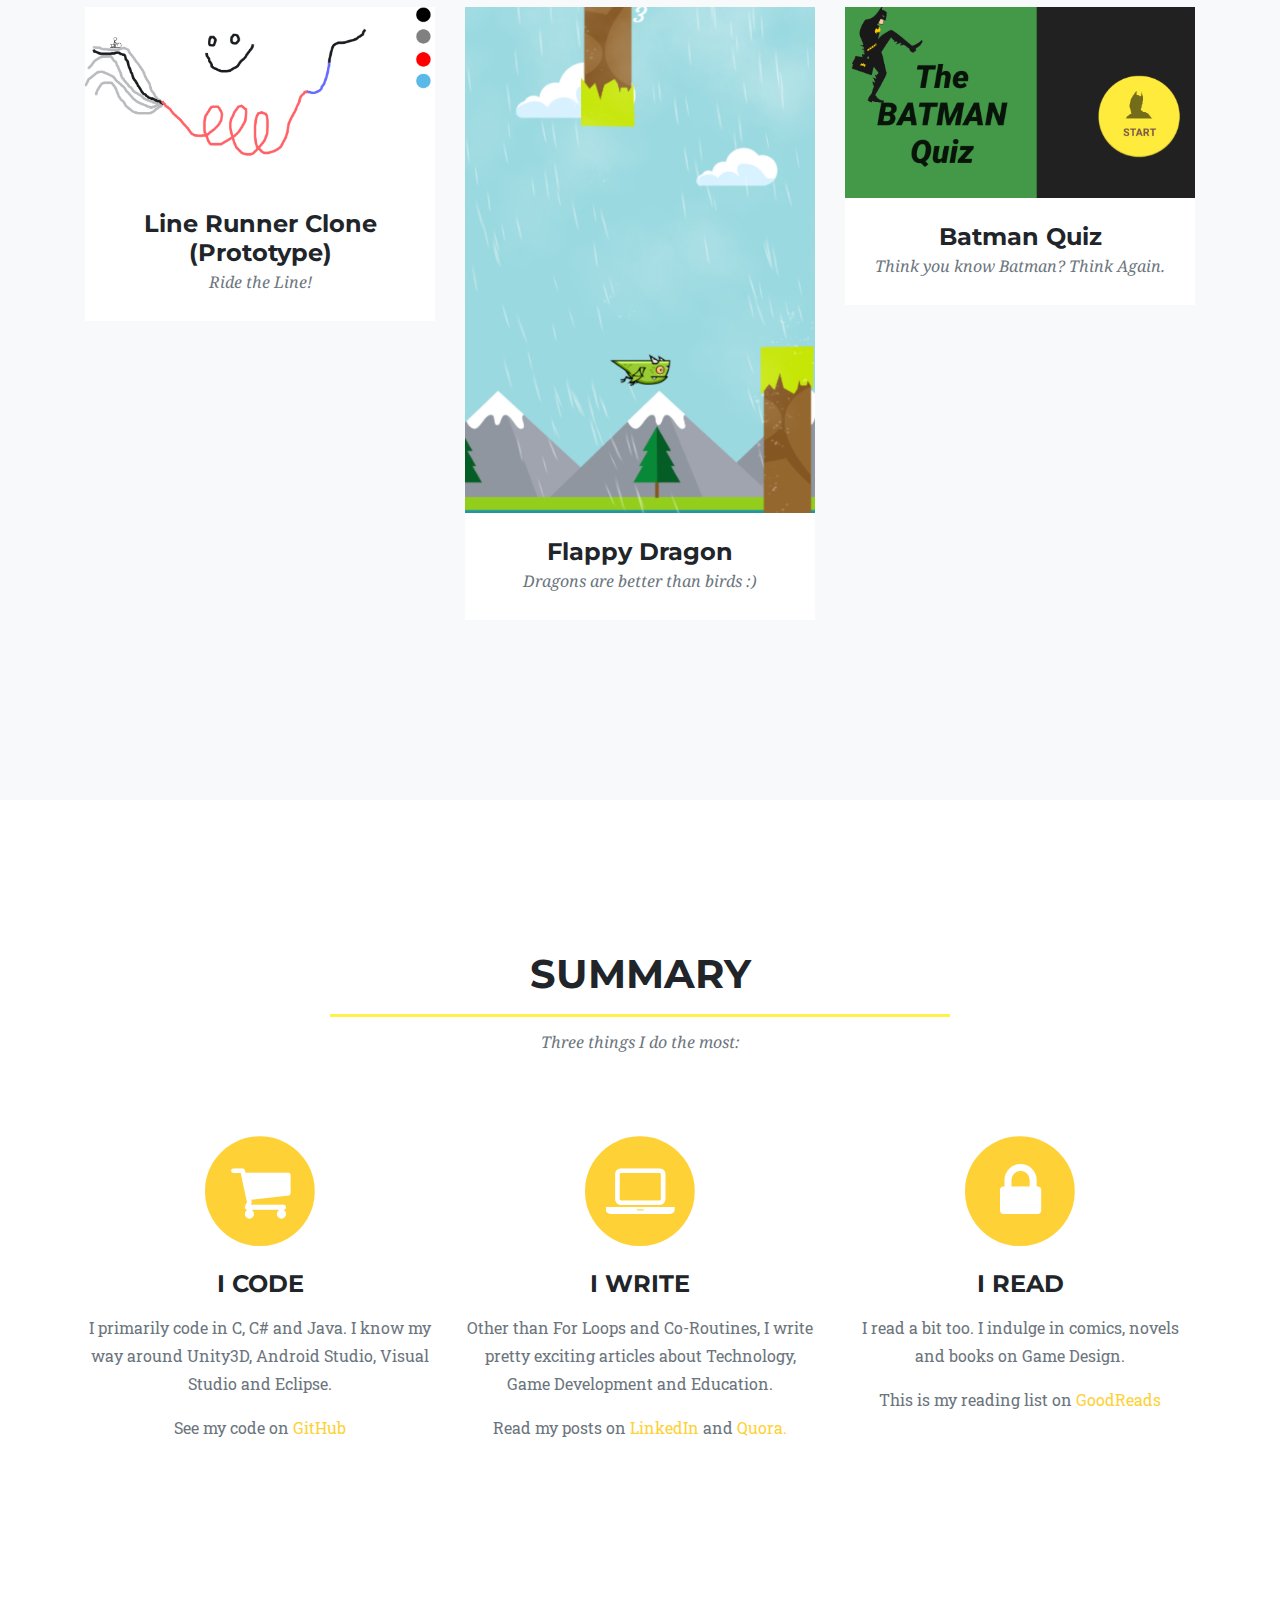
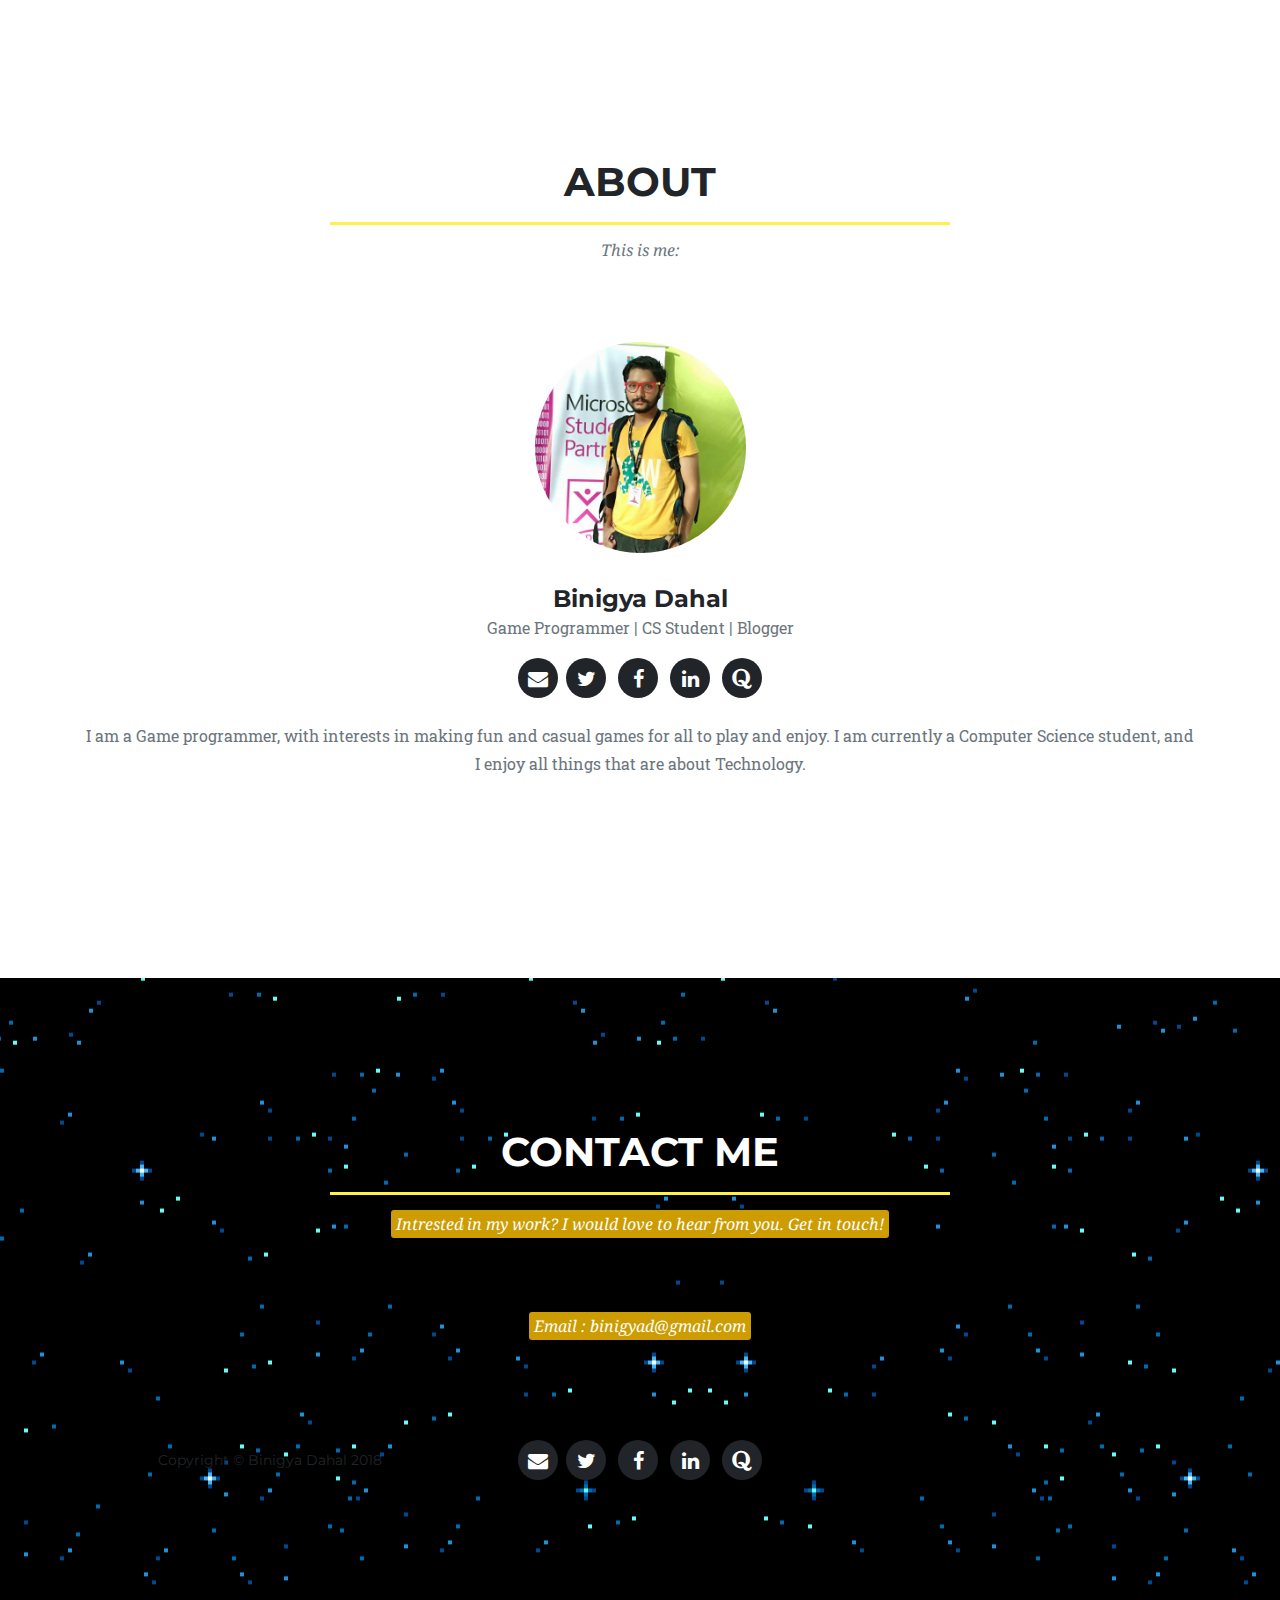
==== commit 10bcda7f: "Update index.html" ====
--- a/index.html
+++ b/index.html
@@ -127,7 +127,7 @@
                   <i class="fa fa-plus fa-3x"></i>
                 </div>
               </div>
-              <img class="img-fluid" src="gamescreen/kenny.png" alt="">
+              <img class="img-fluid" src="gamescreen/kenny.PNG" alt="">
             </a>
             <div class="portfolio-caption">
               <h4>Kenny's Adventure</h4>
@@ -141,7 +141,7 @@
                   <i class="fa fa-plus fa-3x"></i>
                 </div>
               </div>
-              <img class="img-fluid" src="gamescreen/zombie.png" alt="">
+              <img class="img-fluid" src="gamescreen/zombie.PNG" alt="">
             </a>
             <div class="portfolio-caption">
               <h4>Zombie RUN</h4>
@@ -155,7 +155,7 @@
                   <i class="fa fa-plus fa-3x"></i>
                 </div>
               </div>
-              <img class="img-fluid" src="gamescreen/shader.png" alt="">
+              <img class="img-fluid" src="gamescreen/shader.PNG" alt="">
             </a>
             <div class="portfolio-caption">
               <h4>Shader Programming</h4>
@@ -169,7 +169,7 @@
                   <i class="fa fa-plus fa-3x"></i>
                 </div>
               </div>
-              <img class="img-fluid" src="gamescreen/line.png" alt="">
+              <img class="img-fluid" src="gamescreen/line.PNG" alt="">
             </a>
             <div class="portfolio-caption">
               <h4>Line Runner Clone (Prototype)</h4>
@@ -183,7 +183,7 @@
                   <i class="fa fa-plus fa-3x"></i>
                 </div>
               </div>
-              <img class="img-fluid" src="gamescreen/flappy.png" alt="">
+              <img class="img-fluid" src="gamescreen/flappy.PNG" alt="">
             </a>
             <div class="portfolio-caption">
               <h4>Flappy Dragon</h4>
@@ -197,7 +197,7 @@
                   <i class="fa fa-plus fa-3x"></i>
                 </div>
               </div>
-              <img class="img-fluid" src="gamescreen/bats.png" alt="">
+              <img class="img-fluid" src="gamescreen/bats.PNG" alt="">
             </a>
             <div class="portfolio-caption">
               <h4>Batman Quiz</h4>
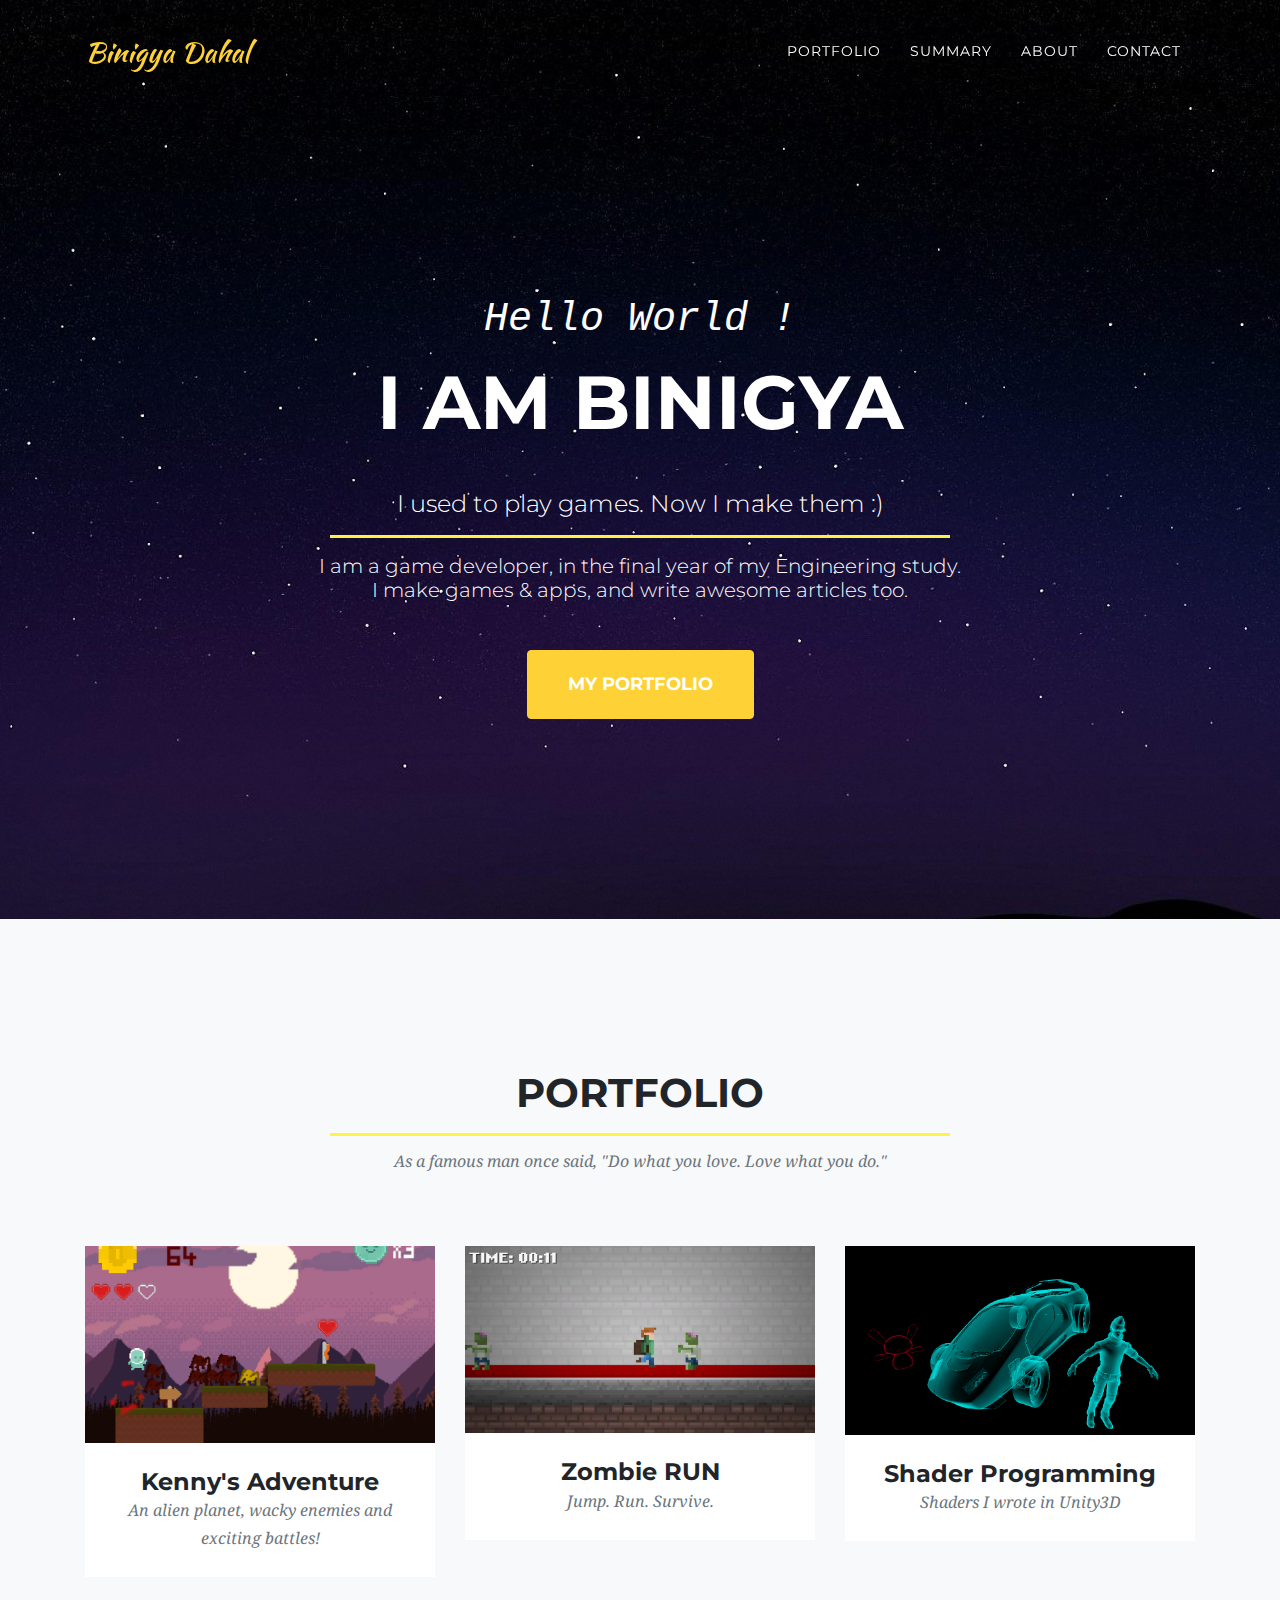
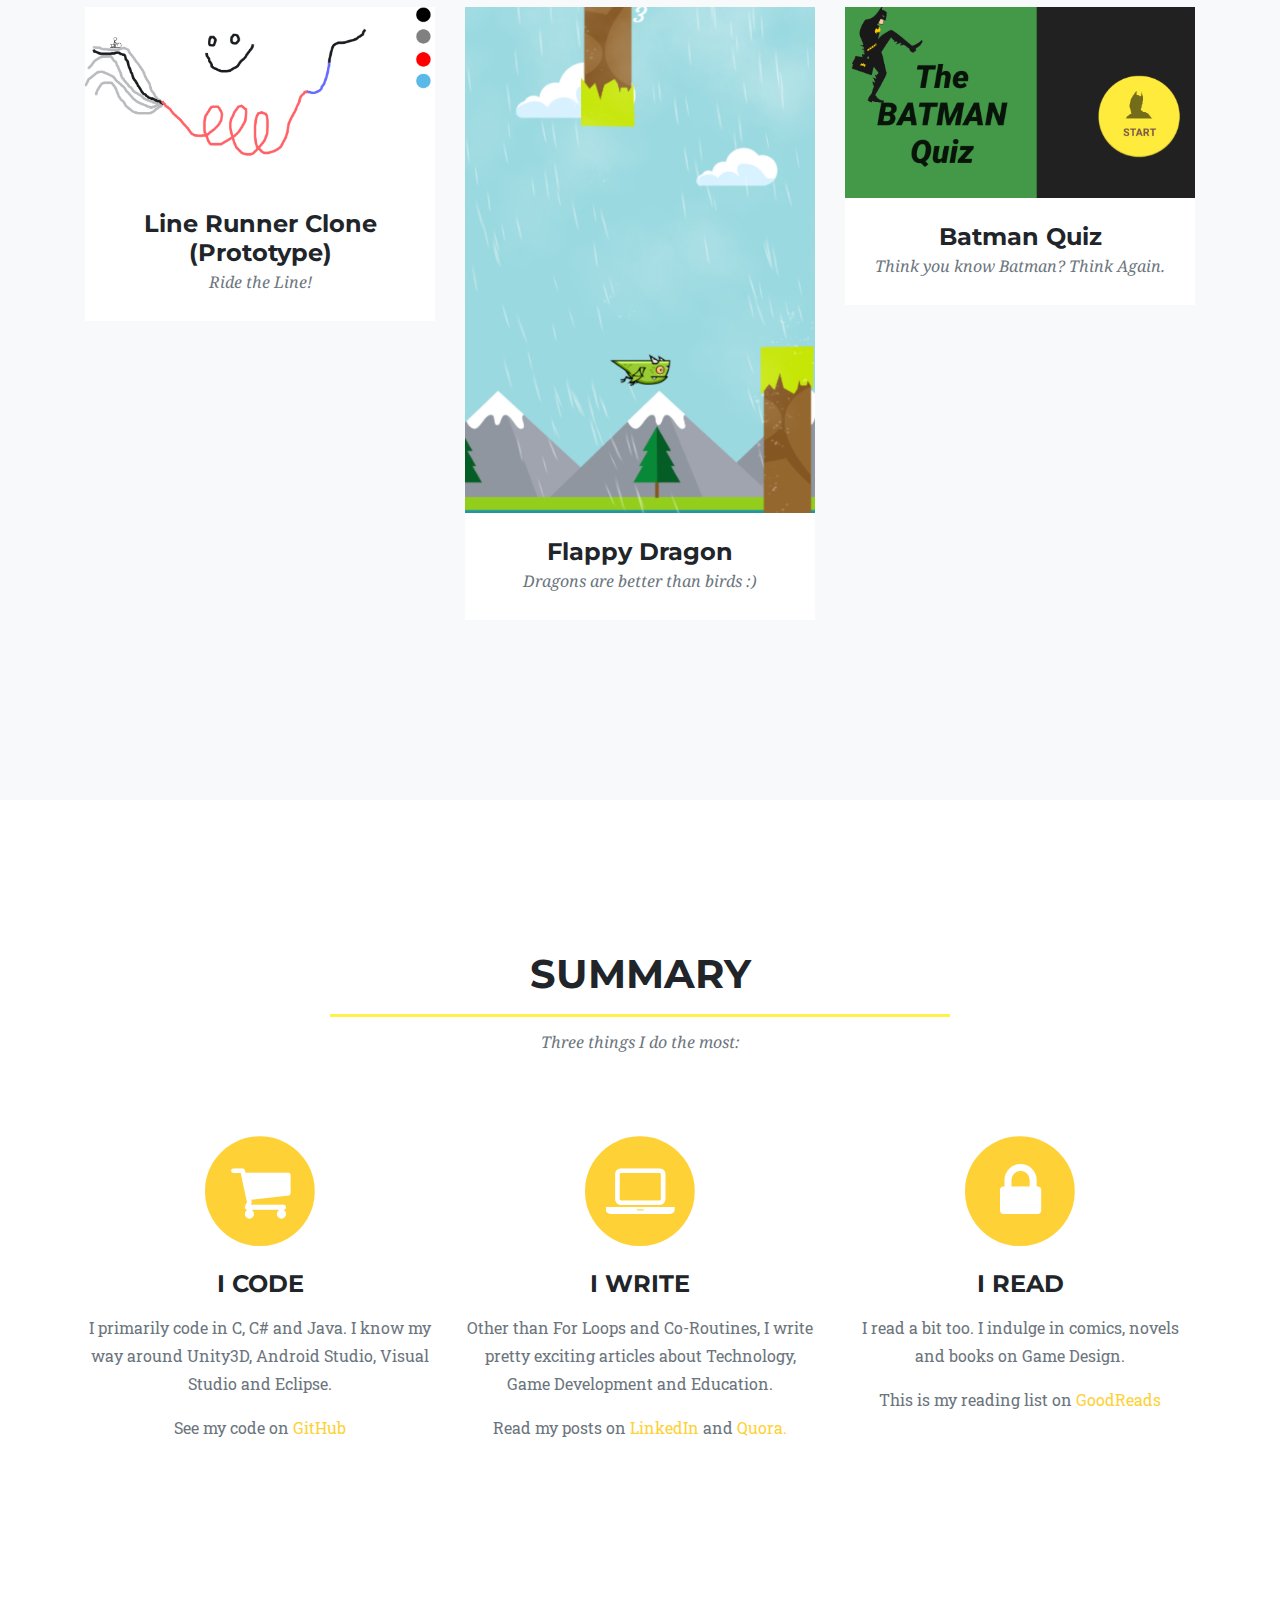
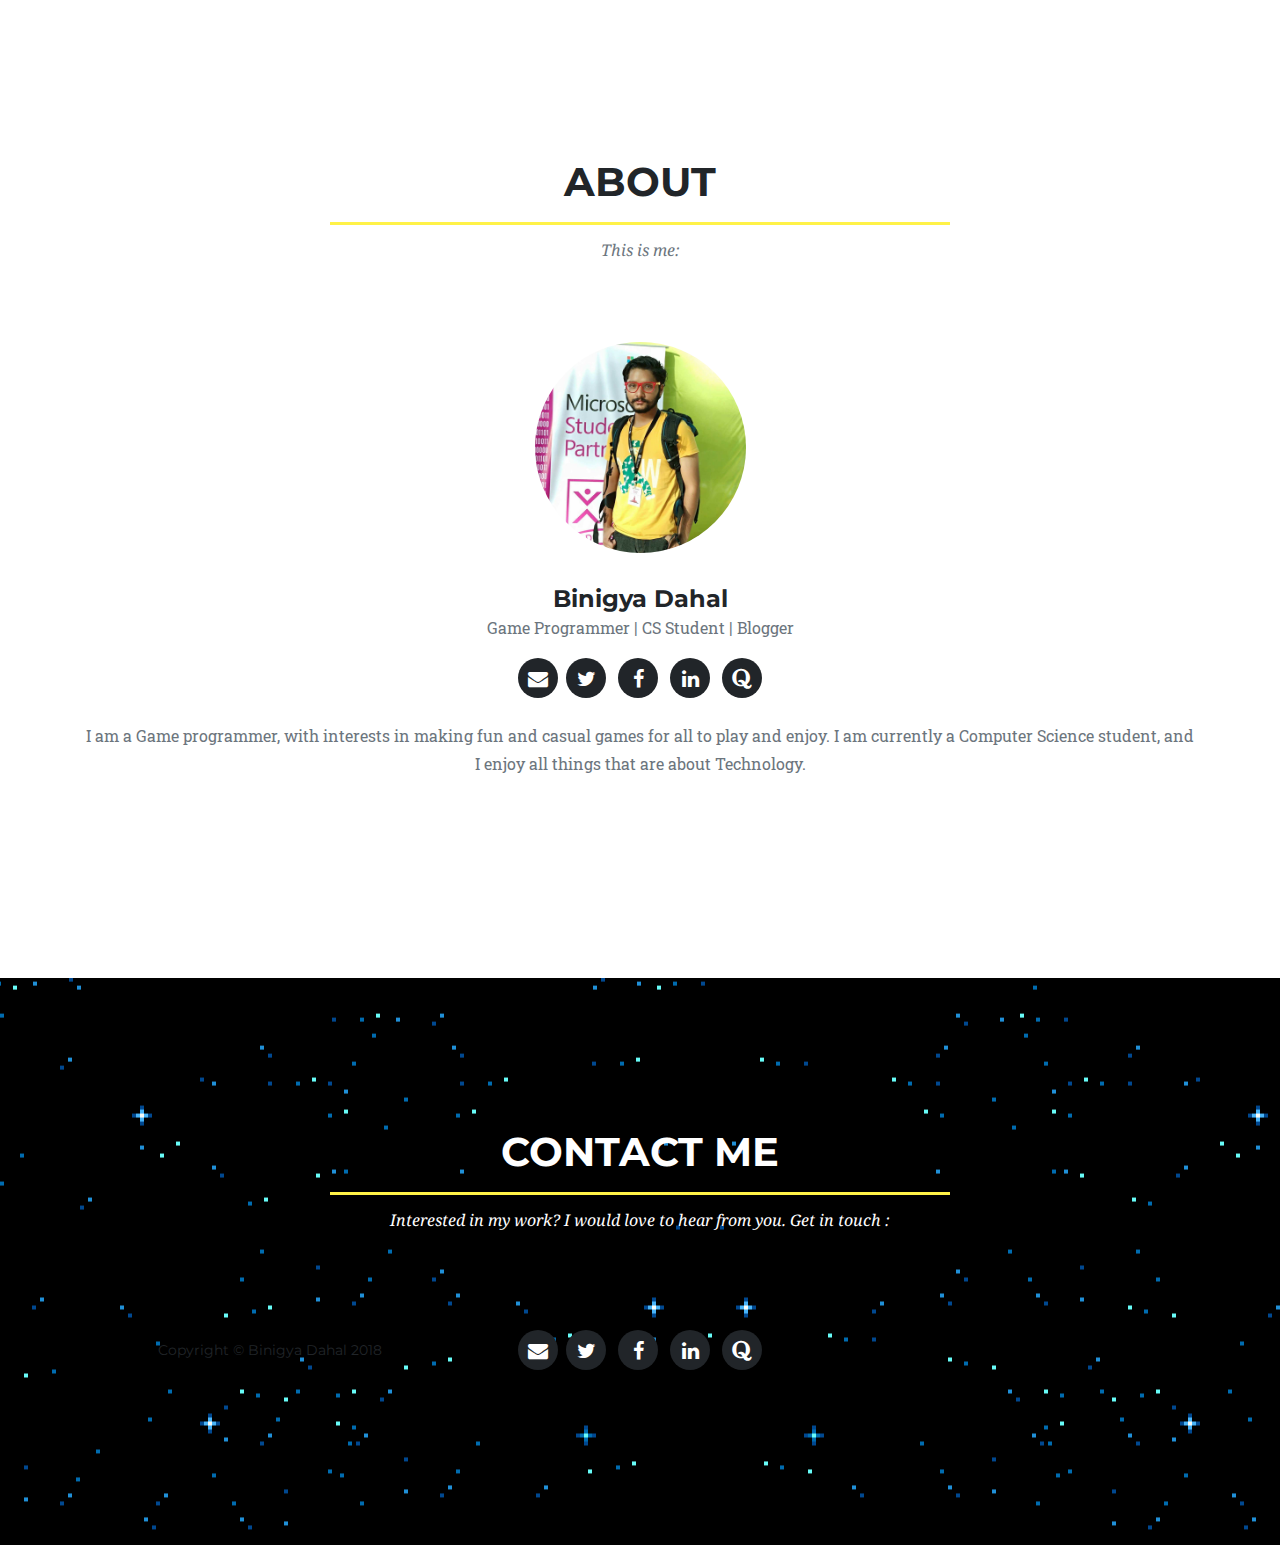
==== commit e2e8ae2b: "Update index.html" ====
--- a/index.html
+++ b/index.html
@@ -307,8 +307,7 @@
           <div class="col-lg-12 text-center">
             <h2 class="section-heading text-uppercase">Contact Me</h2>
 			<hr class="hr">
-            <h3 class="section-subheading text-muted" ><span class="highlight">Intrested in my work? I would love to hear from you. Get in touch!</span></h3>
-			<h3 class="section-subheading text-muted" ><span class="highlight">Email : binigyad@gmail.com</span></h3>
+            <h3 class="section-subheading" style="color:#ffffff;">Interested in my work? I would love to hear from you. Get in touch :</h3>
           </div>
         </div>
 		<!-- Footer -->
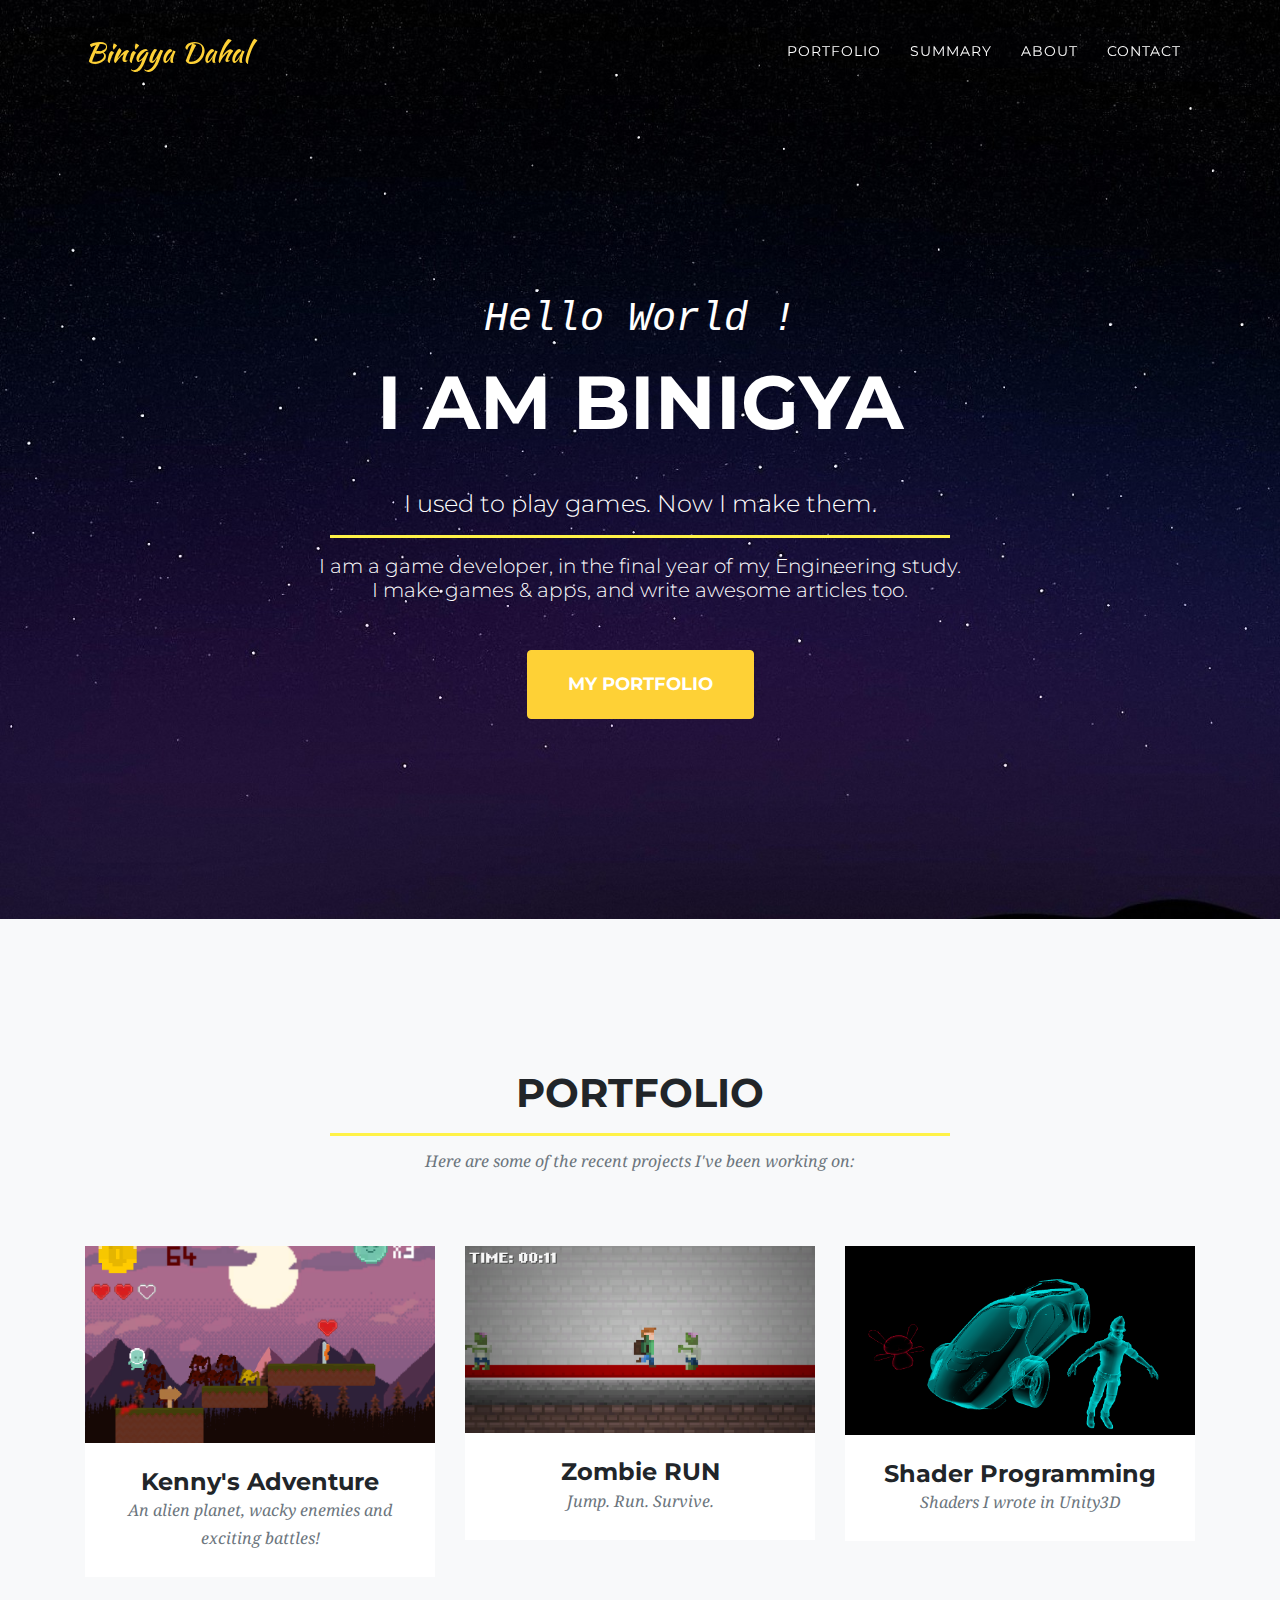
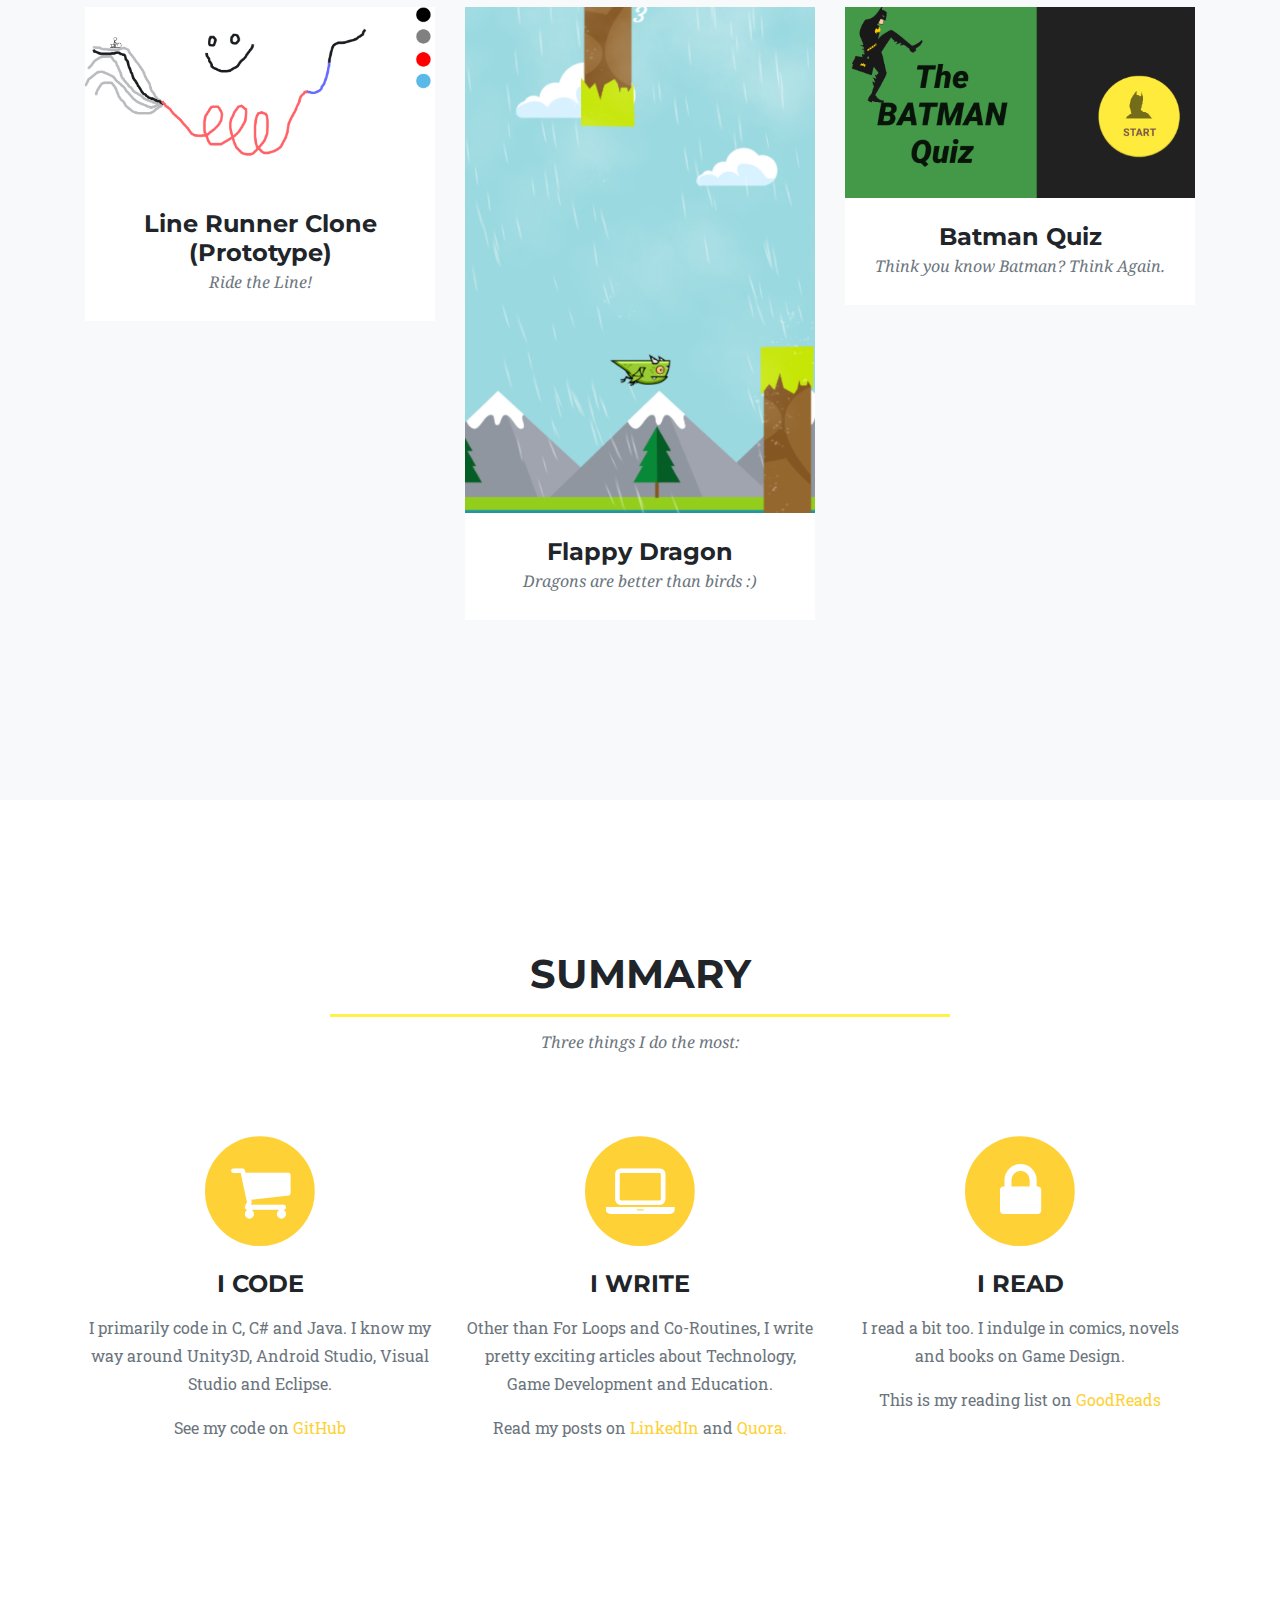
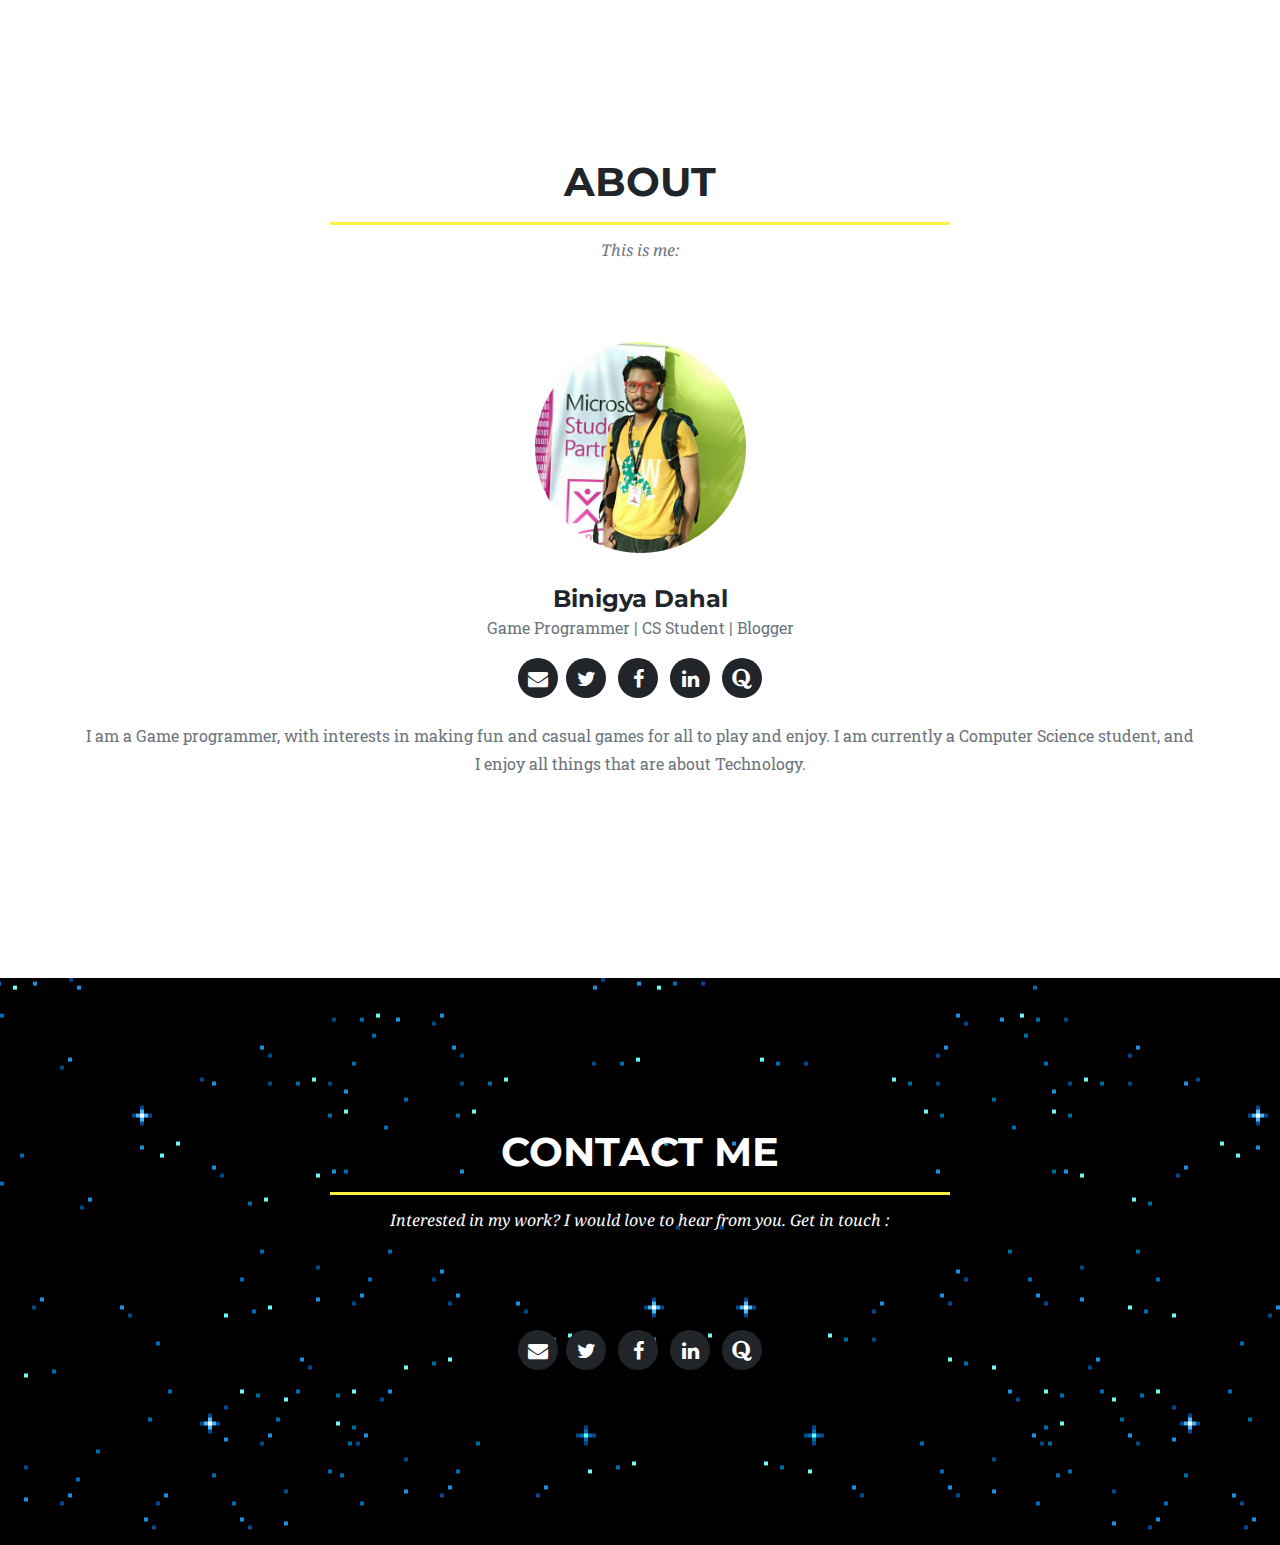
==== commit 063c2616: "Update index.html" ====
--- a/index.html
+++ b/index.html
@@ -98,7 +98,7 @@
 		  <div class="intro-heading text-uppercase">I AM BINIGYA</div>
 		        
 				
-				<h4 class="font-weight-light mb-0">I used to play games. Now I make them :)</h2>
+				<h4 class="font-weight-light mb-0">I used to play games. Now I make them.</h2>
 				<hr class="hr">
 				<h5 class="font-weight-light mb-0">I am a game developer, in the final year of my Engineering study.</h5>
 				<h5 class="font-weight-light mb-0"> I make games & apps, and write awesome articles too.</h5>
@@ -115,7 +115,7 @@
           <div class="col-lg-12 text-center">
             <h2 class="section-heading text-uppercase">Portfolio</h2>
             <hr class="hr">
-			<h3 class="section-subheading text-muted">As a famous man once said, "Do what you love. Love what you do."</h3>
+			<h3 class="section-subheading text-muted">Here are some of the recent projects I've been working on:</h3>
           
 		  </div>
         </div>
@@ -315,7 +315,7 @@
       <div class="container">
         <div class="row">
           <div class="col-md-4">
-            <span class="copyright">Copyright &copy; Binigya Dahal 2018</span>
+            <span class="copyright">                    </span>
           </div>
           <div class="col-md-4">
             <ul class="list-inline social-buttons">
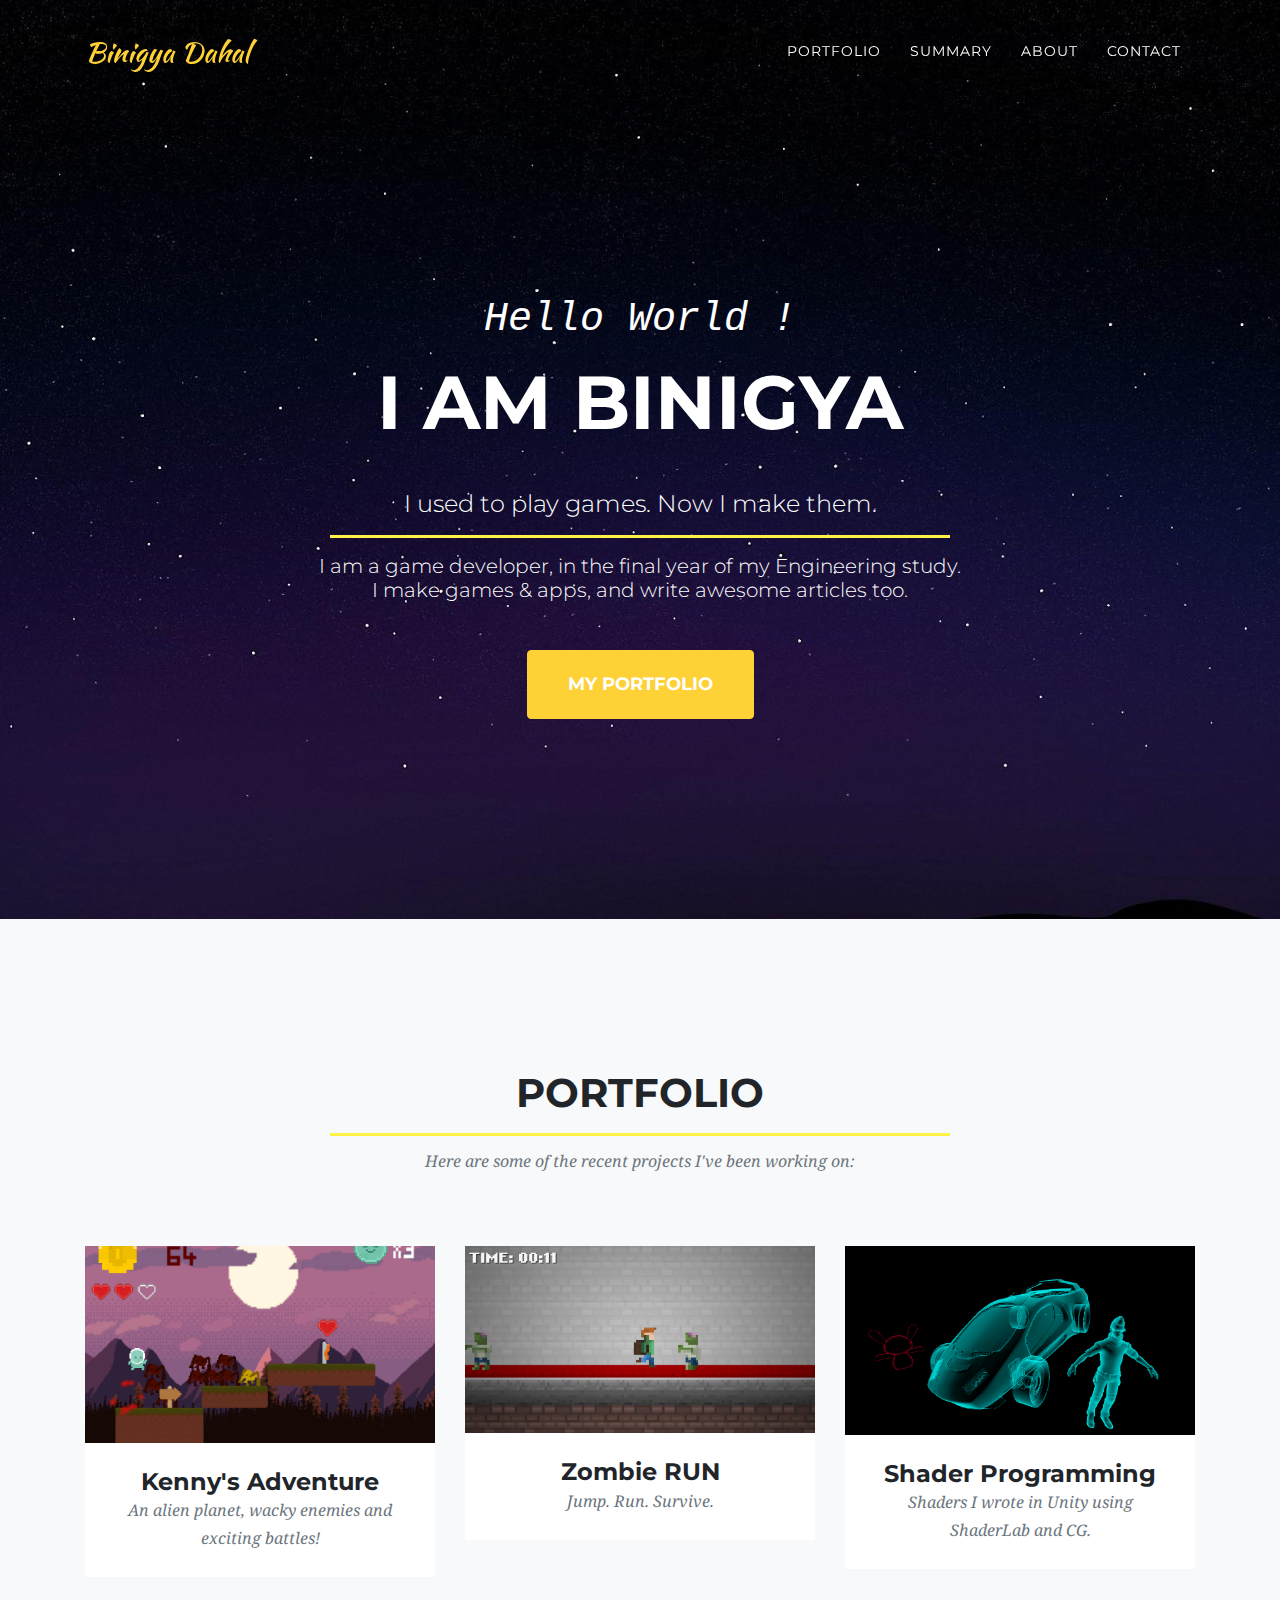
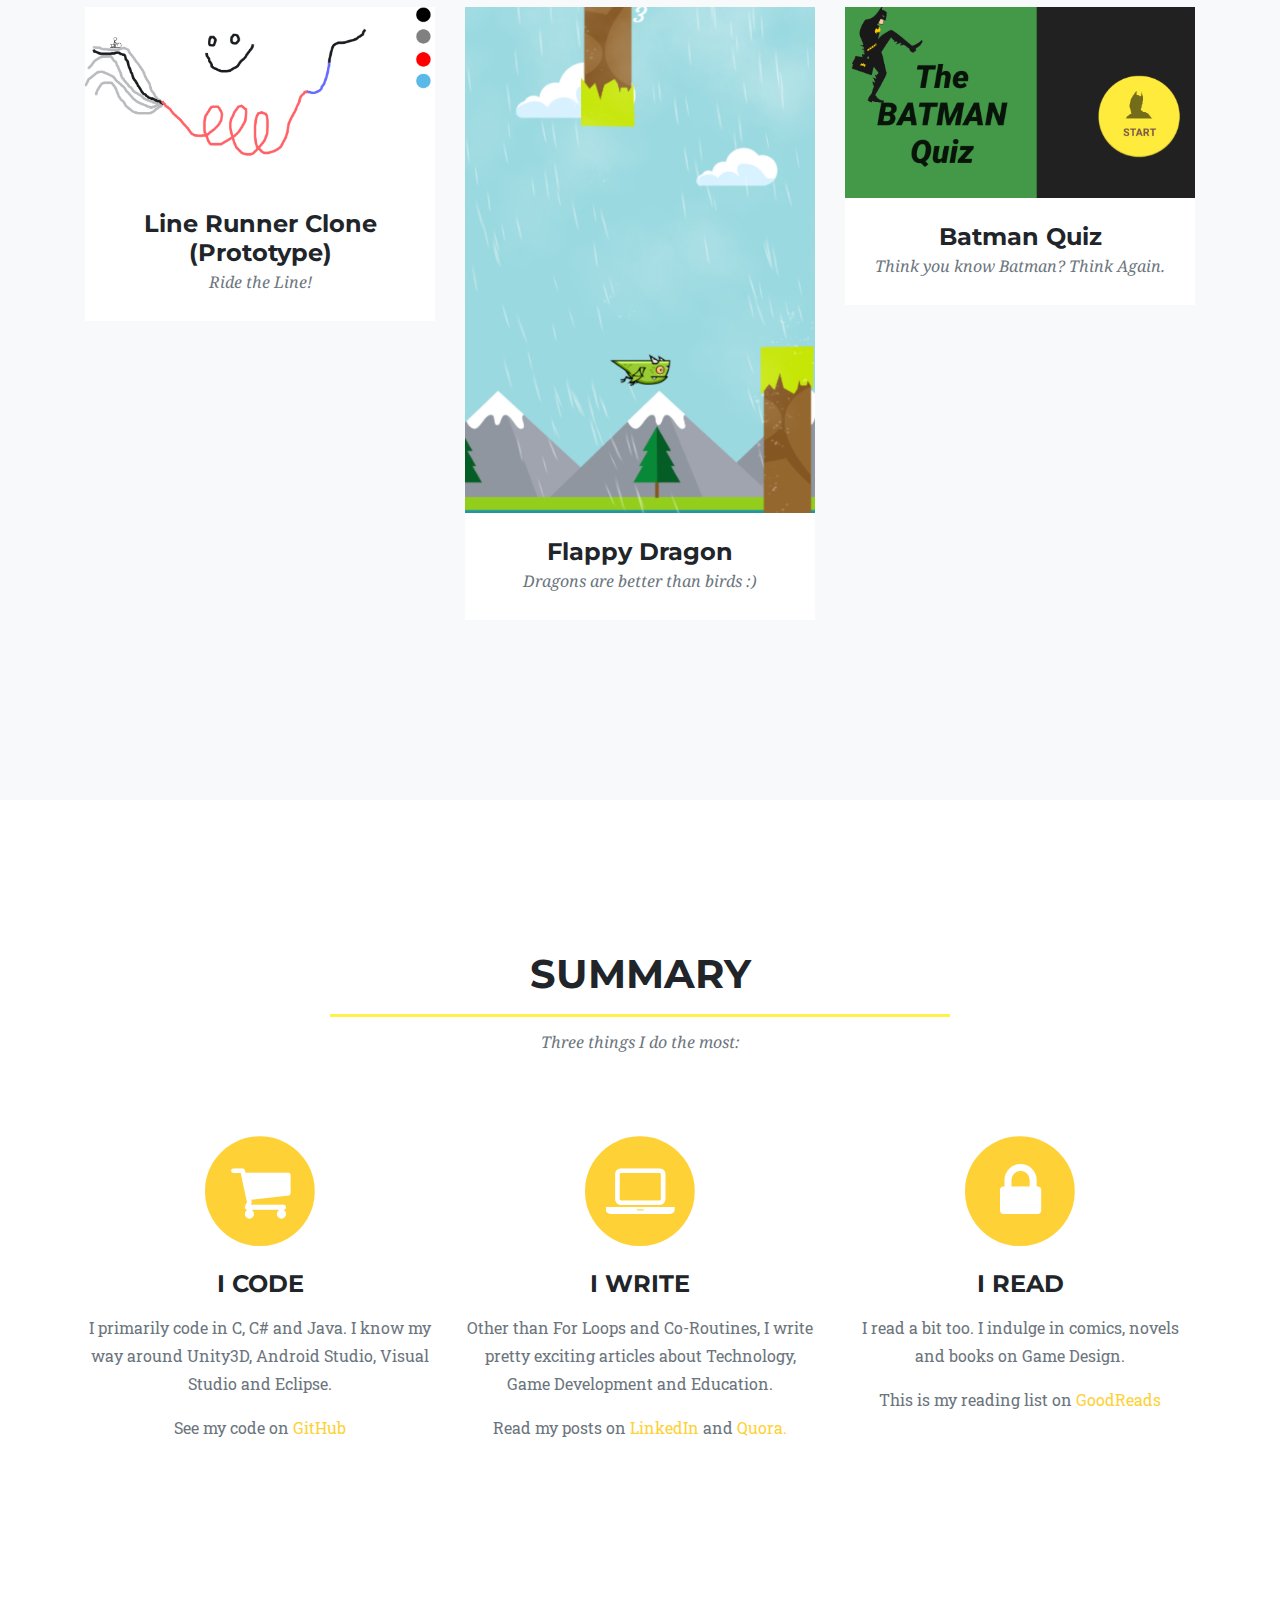
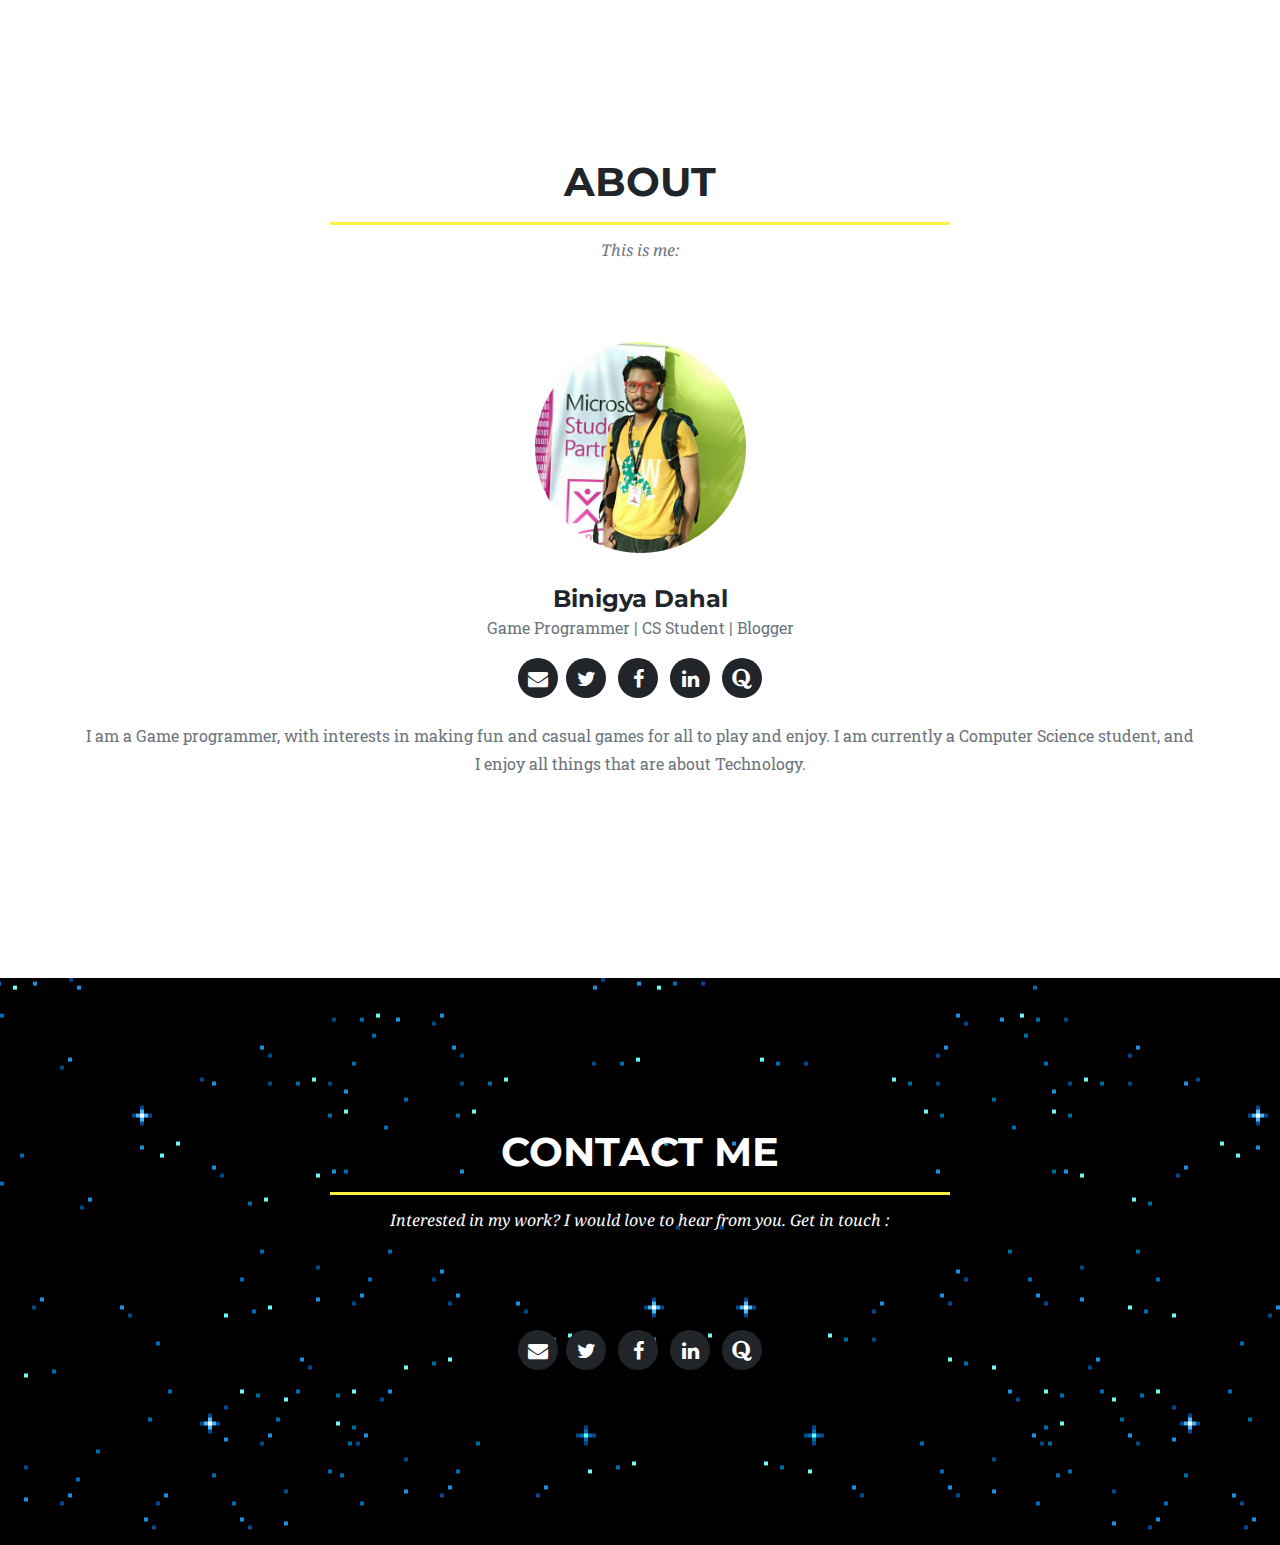
==== commit 0e91e1fc: "Update index.html" ====
--- a/index.html
+++ b/index.html
@@ -159,7 +159,7 @@
             </a>
             <div class="portfolio-caption">
               <h4>Shader Programming</h4>
-              <p class="text-muted">Shaders I wrote in Unity3D</p>
+              <p class="text-muted">Shaders I wrote in Unity using ShaderLab and CG.</p>
             </div>
           </div>
           <div class="col-md-4 col-sm-6 portfolio-item">
@@ -227,7 +227,7 @@
             </span>
             <h4 class="service-heading">I CODE</h4>
             <p class="text-muted">I primarily code in C, C# and Java. I know my way around Unity3D, Android Studio, Visual Studio and Eclipse.</p>
-			<p class="text-muted">See my code on <a href="#">GitHub</a></p>
+			<p class="text-muted">See my code on <a href="https://github.com/gamer-dev">GitHub</a></p>
           </div>
           <div class="col-md-4">
             <span class="fa-stack fa-4x">
